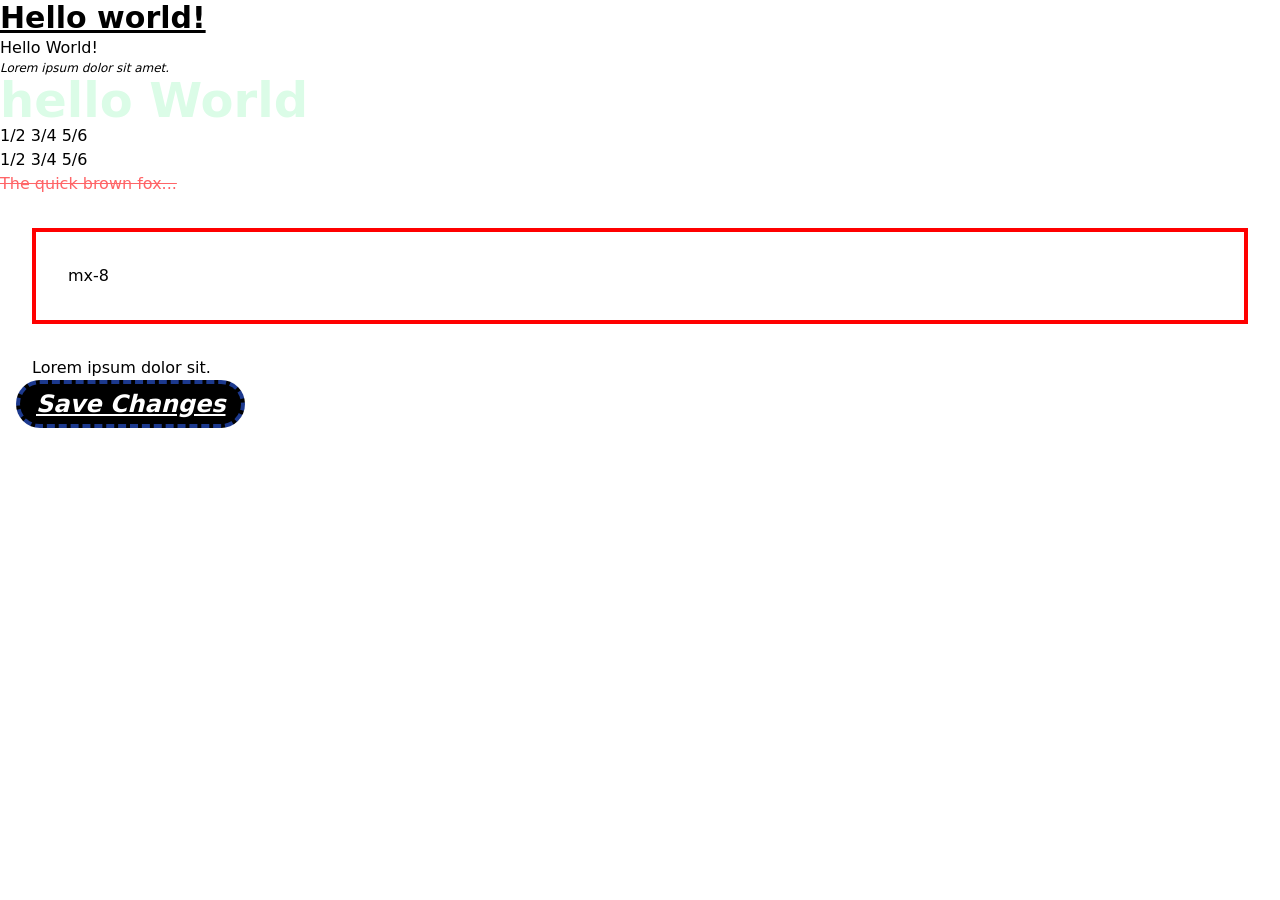
==== 09Day/01TailwindIntro/src/index.html @ 2f4a28ef "tailwind css" ====
<!doctype html>
<html>
<head>
  <meta charset="UTF-8">
  <meta name="viewport" content="width=device-width, initial-scale=1.0">
  <link href="./output.css" rel="stylesheet">
</head>
<style>
    .styleMargin{
        border:4px solid red;
    }
</style>
<body>
  <h1 class="text-3xl font-bold underline">
    Hello world!
  </h1>
  <h1>Hello World!</h1>

  <p class="font-sans italic text-xs">Lorem ipsum dolor sit amet.</p>
  <h1 class="text-5xl font-extrabold text-green-100">hello World</h1>
  <p class="diagonal-fractions ...">1/2 3/4 5/6</p>
  <p class="stacked-fractions ...">1/2 3/4 5/6</p>
  <p class="line-through text-red-400">The quick brown fox...</p>
  <div class="my-8 mx-8 styleMargin p-8">mx-8</div>
  <div class="ml-8"> Lorem ipsum dolor sit.</div>

  <button class="border p-1 px-4 ms-4 rounded-full text-white border-blue-900 border-4 border-dashed bg-black underline italic font-extrabold text-2xl">Save Changes</button>
</body>
</html>
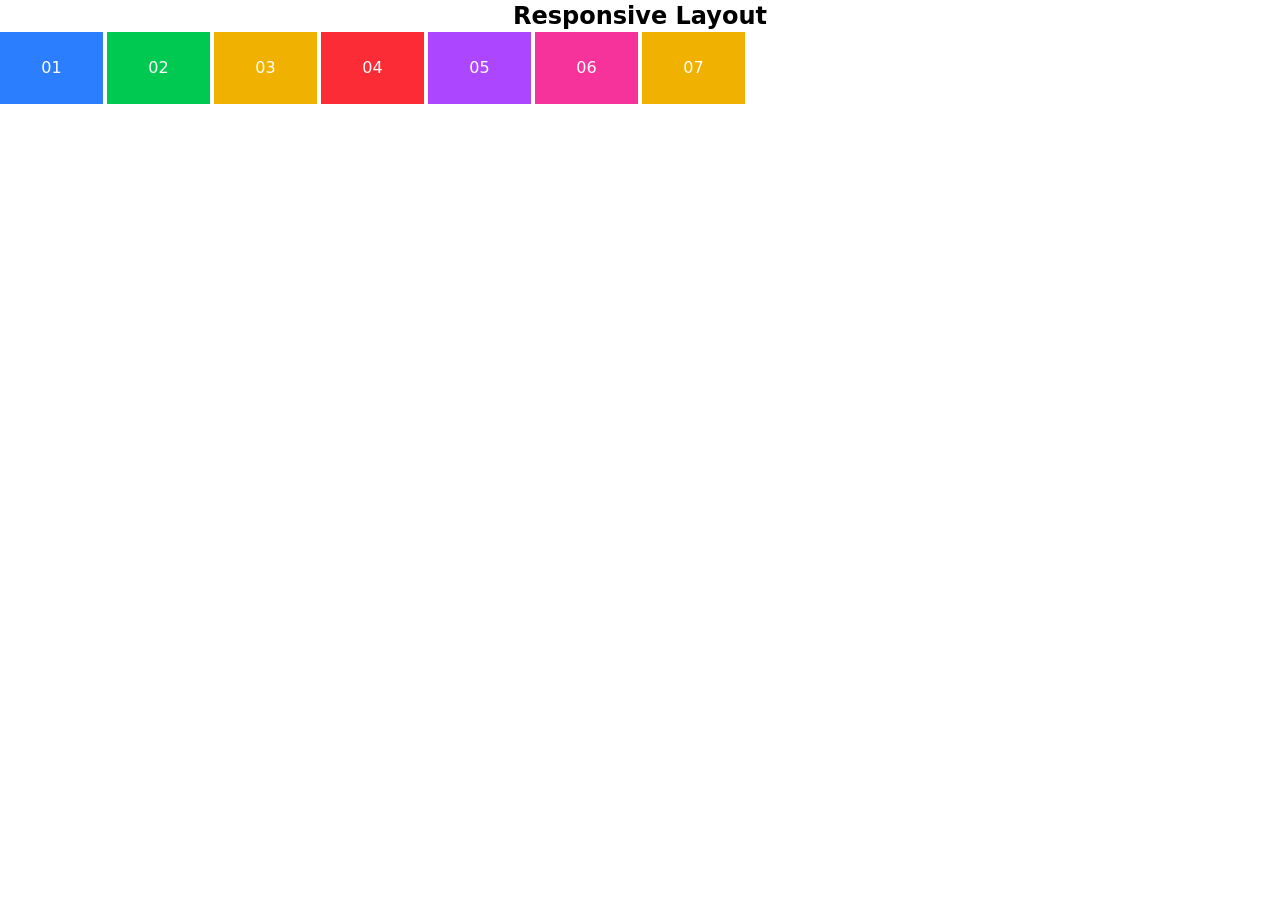
==== commit 7f124755: "css" ====
--- a/09Day/01TailwindIntro/src/index.html
+++ b/09Day/01TailwindIntro/src/index.html
@@ -11,7 +11,7 @@
     }
 </style>
 <body>
-  <h1 class="text-3xl font-bold underline">
+  <!-- <h1 class="text-3xl font-bold underline">
     Hello world!
   </h1>
   <h1>Hello World!</h1>
@@ -24,6 +24,92 @@
   <div class="my-8 mx-8 styleMargin p-8">mx-8</div>
   <div class="ml-8"> Lorem ipsum dolor sit.</div>
 
-  <button class="border p-1 px-4 ms-4 rounded-full text-white border-blue-900 border-4 border-dashed bg-black underline italic font-extrabold text-2xl">Save Changes</button>
+  <button class="border p-1 px-4 ms-4 rounded-full text-white border-blue-900 border-4 border-dashed bg-black underline italic font-extrabold text-2xl">Save Changes</button> -->
+
+<!-- Day2 -->
+<!-- <div class="flex ...">
+  <div class="w-2/5 bg-red-500">w-2/5</div>
+  <div class="w-3/5 bg-amber-500">w-3/5</div>
+</div>
+
+<div class="w-96 bg-red-400 h-24">width tailwind</div>
+<div class="w-screen bg-amber-300">width</div>
+<div class="w-full bg-amber-200 size-40">width</div>
+<div class="w-[70%] bg-amber-100">width</div>
+
+<div class="columns-2">
+  <p>Well, let me tell you something, ...</p>
+  <p class="break-after-column">Sure, go ahead, laugh...</p>
+  <p>Maybe we can live without...</p>
+  <p>Look. If you think this is...</p>
+</div>
+
+<div class="overflow-auto w-[10%] border p-4 h-[200px] invisible">
+ <p>Lorem ipsum dolor sit amet consectetur adipisicing elit. Temporibus maxime perferendis, odit tenetur culpa voluptates error officiis eos. Repellat a adipisci itaque perferendis laudantium nam id similique tenetur dolore possimus enim mollitia maiores incidunt ipsam aperiam placeat, magnam accusantium maxime non. Placeat doloremque facilis pariatur esse nemo, libero necessitatibus provident harum soluta delectus mollitia nisi vel natus tempore quam laudantium! Autem quisquam eligendi modi. Suscipit earum sequi eum, incidunt tenetur aspernatur repellat dolore obcaecati culpa, consectetur voluptate atque aliquam accusantium voluptatem animi delectus ea molestiae ex veniam perspiciatis? Necessitatibus alias repellendus cumque accusantium ullam, laborum velit dolor nihil labore architecto?</p>
+</div>
+<p>123</p>
+<p class="hidden">Lorem ipsum dolor sit amet, consectetur adipisicing elit. Voluptatibus, ipsam!</p>
+<p>123</p> -->
+
+<!-- <div class="grid grid-cols-12 gap-4 bg-gray-400 mb-4">
+<div class="bg-green-900 p-4">01</div>
+<div class="bg-green-900 p-4">02</div>
+<div class="bg-green-900 p-4">03</div>
+<div class="bg-green-900 p-4">04</div>
+<div class="bg-green-900 p-4">05</div>
+<div class="bg-green-900 p-4">06</div>
+<div class="bg-green-900 p-4">07</div>
+<div class="bg-green-900 p-4">08</div>
+<div class="bg-green-900 p-4">09</div>
+<div class="bg-green-900 p-4">10</div>
+<div class="bg-green-900 p-4">11</div>
+<div class="bg-green-900 p-4">12</div>
+</div>
+
+<div class="grid grid-cols-8 gap-4 bg-gray-400 mb-4">
+  <div class="bg-yellow-900 p-4 col-span-3">01</div>
+  <div class="bg-yellow-900 p-4">02</div>
+  <div class="bg-yellow-900 p-4">03</div>
+  <div class="bg-yellow-900 p-4">04</div>
+  <div class="bg-yellow-900 p-4">05</div>
+  <div class="bg-pink-900 p-4 col-span-2">06</div>
+  <div class="bg-yellow-900 p-4">07</div>
+  <div class="bg-yellow-900 p-4">08</div>
+  </div>
+
+  <div class="grid grid-cols-4 gap-4 bg-gray-400 mb-4">
+    <div class="bg-amber-900 p-4">0100</div>
+    <div class="bg-amber-900 p-4">02</div>
+    <div class="bg-amber-900 p-4">03</div>
+    <div class="bg-amber-900 p-4">04</div>
+    <div class="bg-amber-900 p-4">05</div>
+    <div class="bg-amber-900 p-4">06</div>
+    <div class="bg-amber-900 p-4">07</div>
+    <div class="bg-amber-900 p-4">08</div>
+    <div class="bg-amber-900 p-4">0500</div>
+    <div class="bg-amber-900 p-4">06</div>
+    <div class="bg-amber-900 p-4">07</div>
+    <div class="bg-amber-900 p-4">08</div>
+    </div> -->
+
+ <!-- REsponsive -->
+
+ <div class="container">
+    <h1 class="font-bold text-2xl text-center">Responsive Layout</h1>
+    <!-- sm(640) md(768) lg(1024) xl(1280) 2xl(1536) -->
+     <!-- sm >> 2 cols 
+          md >> 3 cols 
+     -->
+      <div class="grid sm:grid-cols-2 md:grid-cols-3 lg:grid-cols-4 xl:grid-cols-12 gap-1">
+        <!-- items >> items of the conatiner -->
+         <div class="text-white bg-blue-500 text-center p-6">01</div>
+         <div class="text-white bg-green-500 text-center p-6">02</div>
+         <div class="text-white bg-yellow-500 text-center p-6">03</div>
+         <div class="text-white bg-red-500 text-center p-6">04</div>
+         <div class="text-white bg-purple-500 text-center p-6">05</div>
+         <div class="text-white bg-pink-500 text-center p-6">06</div>
+         <div class="text-white bg-yellow-500 text-center p-6">07</div>
+      </div>
+ </div>
 </body>
 </html>
--- a/09Day/01TailwindIntro/src/output.css
+++ b/09Day/01TailwindIntro/src/output.css
@@ -0,0 +1,976 @@
+/*! tailwindcss v4.0.6 | MIT License | https://tailwindcss.com */
+@layer theme, base, components, utilities;
+@layer theme {
+  :root, :host {
+    --font-sans: ui-sans-serif, system-ui, sans-serif, "Apple Color Emoji",
+      "Segoe UI Emoji", "Segoe UI Symbol", "Noto Color Emoji";
+    --font-serif: ui-serif, Georgia, Cambria, "Times New Roman", Times, serif;
+    --font-mono: ui-monospace, SFMono-Regular, Menlo, Monaco, Consolas, "Liberation Mono",
+      "Courier New", monospace;
+    --color-red-50: oklch(0.971 0.013 17.38);
+    --color-red-100: oklch(0.936 0.032 17.717);
+    --color-red-200: oklch(0.885 0.062 18.334);
+    --color-red-300: oklch(0.808 0.114 19.571);
+    --color-red-400: oklch(0.704 0.191 22.216);
+    --color-red-500: oklch(0.637 0.237 25.331);
+    --color-red-600: oklch(0.577 0.245 27.325);
+    --color-red-700: oklch(0.505 0.213 27.518);
+    --color-red-800: oklch(0.444 0.177 26.899);
+    --color-red-900: oklch(0.396 0.141 25.723);
+    --color-red-950: oklch(0.258 0.092 26.042);
+    --color-orange-50: oklch(0.98 0.016 73.684);
+    --color-orange-100: oklch(0.954 0.038 75.164);
+    --color-orange-200: oklch(0.901 0.076 70.697);
+    --color-orange-300: oklch(0.837 0.128 66.29);
+    --color-orange-400: oklch(0.75 0.183 55.934);
+    --color-orange-500: oklch(0.705 0.213 47.604);
+    --color-orange-600: oklch(0.646 0.222 41.116);
+    --color-orange-700: oklch(0.553 0.195 38.402);
+    --color-orange-800: oklch(0.47 0.157 37.304);
+    --color-orange-900: oklch(0.408 0.123 38.172);
+    --color-orange-950: oklch(0.266 0.079 36.259);
+    --color-amber-50: oklch(0.987 0.022 95.277);
+    --color-amber-100: oklch(0.962 0.059 95.617);
+    --color-amber-200: oklch(0.924 0.12 95.746);
+    --color-amber-300: oklch(0.879 0.169 91.605);
+    --color-amber-400: oklch(0.828 0.189 84.429);
+    --color-amber-500: oklch(0.769 0.188 70.08);
+    --color-amber-600: oklch(0.666 0.179 58.318);
+    --color-amber-700: oklch(0.555 0.163 48.998);
+    --color-amber-800: oklch(0.473 0.137 46.201);
+    --color-amber-900: oklch(0.414 0.112 45.904);
+    --color-amber-950: oklch(0.279 0.077 45.635);
+    --color-yellow-50: oklch(0.987 0.026 102.212);
+    --color-yellow-100: oklch(0.973 0.071 103.193);
+    --color-yellow-200: oklch(0.945 0.129 101.54);
+    --color-yellow-300: oklch(0.905 0.182 98.111);
+    --color-yellow-400: oklch(0.852 0.199 91.936);
+    --color-yellow-500: oklch(0.795 0.184 86.047);
+    --color-yellow-600: oklch(0.681 0.162 75.834);
+    --color-yellow-700: oklch(0.554 0.135 66.442);
+    --color-yellow-800: oklch(0.476 0.114 61.907);
+    --color-yellow-900: oklch(0.421 0.095 57.708);
+    --color-yellow-950: oklch(0.286 0.066 53.813);
+    --color-lime-50: oklch(0.986 0.031 120.757);
+    --color-lime-100: oklch(0.967 0.067 122.328);
+    --color-lime-200: oklch(0.938 0.127 124.321);
+    --color-lime-300: oklch(0.897 0.196 126.665);
+    --color-lime-400: oklch(0.841 0.238 128.85);
+    --color-lime-500: oklch(0.768 0.233 130.85);
+    --color-lime-600: oklch(0.648 0.2 131.684);
+    --color-lime-700: oklch(0.532 0.157 131.589);
+    --color-lime-800: oklch(0.453 0.124 130.933);
+    --color-lime-900: oklch(0.405 0.101 131.063);
+    --color-lime-950: oklch(0.274 0.072 132.109);
+    --color-green-50: oklch(0.982 0.018 155.826);
+    --color-green-100: oklch(0.962 0.044 156.743);
+    --color-green-200: oklch(0.925 0.084 155.995);
+    --color-green-300: oklch(0.871 0.15 154.449);
+    --color-green-400: oklch(0.792 0.209 151.711);
+    --color-green-500: oklch(0.723 0.219 149.579);
+    --color-green-600: oklch(0.627 0.194 149.214);
+    --color-green-700: oklch(0.527 0.154 150.069);
+    --color-green-800: oklch(0.448 0.119 151.328);
+    --color-green-900: oklch(0.393 0.095 152.535);
+    --color-green-950: oklch(0.266 0.065 152.934);
+    --color-emerald-50: oklch(0.979 0.021 166.113);
+    --color-emerald-100: oklch(0.95 0.052 163.051);
+    --color-emerald-200: oklch(0.905 0.093 164.15);
+    --color-emerald-300: oklch(0.845 0.143 164.978);
+    --color-emerald-400: oklch(0.765 0.177 163.223);
+    --color-emerald-500: oklch(0.696 0.17 162.48);
+    --color-emerald-600: oklch(0.596 0.145 163.225);
+    --color-emerald-700: oklch(0.508 0.118 165.612);
+    --color-emerald-800: oklch(0.432 0.095 166.913);
+    --color-emerald-900: oklch(0.378 0.077 168.94);
+    --color-emerald-950: oklch(0.262 0.051 172.552);
+    --color-teal-50: oklch(0.984 0.014 180.72);
+    --color-teal-100: oklch(0.953 0.051 180.801);
+    --color-teal-200: oklch(0.91 0.096 180.426);
+    --color-teal-300: oklch(0.855 0.138 181.071);
+    --color-teal-400: oklch(0.777 0.152 181.912);
+    --color-teal-500: oklch(0.704 0.14 182.503);
+    --color-teal-600: oklch(0.6 0.118 184.704);
+    --color-teal-700: oklch(0.511 0.096 186.391);
+    --color-teal-800: oklch(0.437 0.078 188.216);
+    --color-teal-900: oklch(0.386 0.063 188.416);
+    --color-teal-950: oklch(0.277 0.046 192.524);
+    --color-cyan-50: oklch(0.984 0.019 200.873);
+    --color-cyan-100: oklch(0.956 0.045 203.388);
+    --color-cyan-200: oklch(0.917 0.08 205.041);
+    --color-cyan-300: oklch(0.865 0.127 207.078);
+    --color-cyan-400: oklch(0.789 0.154 211.53);
+    --color-cyan-500: oklch(0.715 0.143 215.221);
+    --color-cyan-600: oklch(0.609 0.126 221.723);
+    --color-cyan-700: oklch(0.52 0.105 223.128);
+    --color-cyan-800: oklch(0.45 0.085 224.283);
+    --color-cyan-900: oklch(0.398 0.07 227.392);
+    --color-cyan-950: oklch(0.302 0.056 229.695);
+    --color-sky-50: oklch(0.977 0.013 236.62);
+    --color-sky-100: oklch(0.951 0.026 236.824);
+    --color-sky-200: oklch(0.901 0.058 230.902);
+    --color-sky-300: oklch(0.828 0.111 230.318);
+    --color-sky-400: oklch(0.746 0.16 232.661);
+    --color-sky-500: oklch(0.685 0.169 237.323);
+    --color-sky-600: oklch(0.588 0.158 241.966);
+    --color-sky-700: oklch(0.5 0.134 242.749);
+    --color-sky-800: oklch(0.443 0.11 240.79);
+    --color-sky-900: oklch(0.391 0.09 240.876);
+    --color-sky-950: oklch(0.293 0.066 243.157);
+    --color-blue-50: oklch(0.97 0.014 254.604);
+    --color-blue-100: oklch(0.932 0.032 255.585);
+    --color-blue-200: oklch(0.882 0.059 254.128);
+    --color-blue-300: oklch(0.809 0.105 251.813);
+    --color-blue-400: oklch(0.707 0.165 254.624);
+    --color-blue-500: oklch(0.623 0.214 259.815);
+    --color-blue-600: oklch(0.546 0.245 262.881);
+    --color-blue-700: oklch(0.488 0.243 264.376);
+    --color-blue-800: oklch(0.424 0.199 265.638);
+    --color-blue-900: oklch(0.379 0.146 265.522);
+    --color-blue-950: oklch(0.282 0.091 267.935);
+    --color-indigo-50: oklch(0.962 0.018 272.314);
+    --color-indigo-100: oklch(0.93 0.034 272.788);
+    --color-indigo-200: oklch(0.87 0.065 274.039);
+    --color-indigo-300: oklch(0.785 0.115 274.713);
+    --color-indigo-400: oklch(0.673 0.182 276.935);
+    --color-indigo-500: oklch(0.585 0.233 277.117);
+    --color-indigo-600: oklch(0.511 0.262 276.966);
+    --color-indigo-700: oklch(0.457 0.24 277.023);
+    --color-indigo-800: oklch(0.398 0.195 277.366);
+    --color-indigo-900: oklch(0.359 0.144 278.697);
+    --color-indigo-950: oklch(0.257 0.09 281.288);
+    --color-violet-50: oklch(0.969 0.016 293.756);
+    --color-violet-100: oklch(0.943 0.029 294.588);
+    --color-violet-200: oklch(0.894 0.057 293.283);
+    --color-violet-300: oklch(0.811 0.111 293.571);
+    --color-violet-400: oklch(0.702 0.183 293.541);
+    --color-violet-500: oklch(0.606 0.25 292.717);
+    --color-violet-600: oklch(0.541 0.281 293.009);
+    --color-violet-700: oklch(0.491 0.27 292.581);
+    --color-violet-800: oklch(0.432 0.232 292.759);
+    --color-violet-900: oklch(0.38 0.189 293.745);
+    --color-violet-950: oklch(0.283 0.141 291.089);
+    --color-purple-50: oklch(0.977 0.014 308.299);
+    --color-purple-100: oklch(0.946 0.033 307.174);
+    --color-purple-200: oklch(0.902 0.063 306.703);
+    --color-purple-300: oklch(0.827 0.119 306.383);
+    --color-purple-400: oklch(0.714 0.203 305.504);
+    --color-purple-500: oklch(0.627 0.265 303.9);
+    --color-purple-600: oklch(0.558 0.288 302.321);
+    --color-purple-700: oklch(0.496 0.265 301.924);
+    --color-purple-800: oklch(0.438 0.218 303.724);
+    --color-purple-900: oklch(0.381 0.176 304.987);
+    --color-purple-950: oklch(0.291 0.149 302.717);
+    --color-fuchsia-50: oklch(0.977 0.017 320.058);
+    --color-fuchsia-100: oklch(0.952 0.037 318.852);
+    --color-fuchsia-200: oklch(0.903 0.076 319.62);
+    --color-fuchsia-300: oklch(0.833 0.145 321.434);
+    --color-fuchsia-400: oklch(0.74 0.238 322.16);
+    --color-fuchsia-500: oklch(0.667 0.295 322.15);
+    --color-fuchsia-600: oklch(0.591 0.293 322.896);
+    --color-fuchsia-700: oklch(0.518 0.253 323.949);
+    --color-fuchsia-800: oklch(0.452 0.211 324.591);
+    --color-fuchsia-900: oklch(0.401 0.17 325.612);
+    --color-fuchsia-950: oklch(0.293 0.136 325.661);
+    --color-pink-50: oklch(0.971 0.014 343.198);
+    --color-pink-100: oklch(0.948 0.028 342.258);
+    --color-pink-200: oklch(0.899 0.061 343.231);
+    --color-pink-300: oklch(0.823 0.12 346.018);
+    --color-pink-400: oklch(0.718 0.202 349.761);
+    --color-pink-500: oklch(0.656 0.241 354.308);
+    --color-pink-600: oklch(0.592 0.249 0.584);
+    --color-pink-700: oklch(0.525 0.223 3.958);
+    --color-pink-800: oklch(0.459 0.187 3.815);
+    --color-pink-900: oklch(0.408 0.153 2.432);
+    --color-pink-950: oklch(0.284 0.109 3.907);
+    --color-rose-50: oklch(0.969 0.015 12.422);
+    --color-rose-100: oklch(0.941 0.03 12.58);
+    --color-rose-200: oklch(0.892 0.058 10.001);
+    --color-rose-300: oklch(0.81 0.117 11.638);
+    --color-rose-400: oklch(0.712 0.194 13.428);
+    --color-rose-500: oklch(0.645 0.246 16.439);
+    --color-rose-600: oklch(0.586 0.253 17.585);
+    --color-rose-700: oklch(0.514 0.222 16.935);
+    --color-rose-800: oklch(0.455 0.188 13.697);
+    --color-rose-900: oklch(0.41 0.159 10.272);
+    --color-rose-950: oklch(0.271 0.105 12.094);
+    --color-slate-50: oklch(0.984 0.003 247.858);
+    --color-slate-100: oklch(0.968 0.007 247.896);
+    --color-slate-200: oklch(0.929 0.013 255.508);
+    --color-slate-300: oklch(0.869 0.022 252.894);
+    --color-slate-400: oklch(0.704 0.04 256.788);
+    --color-slate-500: oklch(0.554 0.046 257.417);
+    --color-slate-600: oklch(0.446 0.043 257.281);
+    --color-slate-700: oklch(0.372 0.044 257.287);
+    --color-slate-800: oklch(0.279 0.041 260.031);
+    --color-slate-900: oklch(0.208 0.042 265.755);
+    --color-slate-950: oklch(0.129 0.042 264.695);
+    --color-gray-50: oklch(0.985 0.002 247.839);
+    --color-gray-100: oklch(0.967 0.003 264.542);
+    --color-gray-200: oklch(0.928 0.006 264.531);
+    --color-gray-300: oklch(0.872 0.01 258.338);
+    --color-gray-400: oklch(0.707 0.022 261.325);
+    --color-gray-500: oklch(0.551 0.027 264.364);
+    --color-gray-600: oklch(0.446 0.03 256.802);
+    --color-gray-700: oklch(0.373 0.034 259.733);
+    --color-gray-800: oklch(0.278 0.033 256.848);
+    --color-gray-900: oklch(0.21 0.034 264.665);
+    --color-gray-950: oklch(0.13 0.028 261.692);
+    --color-zinc-50: oklch(0.985 0 0);
+    --color-zinc-100: oklch(0.967 0.001 286.375);
+    --color-zinc-200: oklch(0.92 0.004 286.32);
+    --color-zinc-300: oklch(0.871 0.006 286.286);
+    --color-zinc-400: oklch(0.705 0.015 286.067);
+    --color-zinc-500: oklch(0.552 0.016 285.938);
+    --color-zinc-600: oklch(0.442 0.017 285.786);
+    --color-zinc-700: oklch(0.37 0.013 285.805);
+    --color-zinc-800: oklch(0.274 0.006 286.033);
+    --color-zinc-900: oklch(0.21 0.006 285.885);
+    --color-zinc-950: oklch(0.141 0.005 285.823);
+    --color-neutral-50: oklch(0.985 0 0);
+    --color-neutral-100: oklch(0.97 0 0);
+    --color-neutral-200: oklch(0.922 0 0);
+    --color-neutral-300: oklch(0.87 0 0);
+    --color-neutral-400: oklch(0.708 0 0);
+    --color-neutral-500: oklch(0.556 0 0);
+    --color-neutral-600: oklch(0.439 0 0);
+    --color-neutral-700: oklch(0.371 0 0);
+    --color-neutral-800: oklch(0.269 0 0);
+    --color-neutral-900: oklch(0.205 0 0);
+    --color-neutral-950: oklch(0.145 0 0);
+    --color-stone-50: oklch(0.985 0.001 106.423);
+    --color-stone-100: oklch(0.97 0.001 106.424);
+    --color-stone-200: oklch(0.923 0.003 48.717);
+    --color-stone-300: oklch(0.869 0.005 56.366);
+    --color-stone-400: oklch(0.709 0.01 56.259);
+    --color-stone-500: oklch(0.553 0.013 58.071);
+    --color-stone-600: oklch(0.444 0.011 73.639);
+    --color-stone-700: oklch(0.374 0.01 67.558);
+    --color-stone-800: oklch(0.268 0.007 34.298);
+    --color-stone-900: oklch(0.216 0.006 56.043);
+    --color-stone-950: oklch(0.147 0.004 49.25);
+    --color-black: #000;
+    --color-white: #fff;
+    --spacing: 0.25rem;
+    --breakpoint-sm: 40rem;
+    --breakpoint-md: 48rem;
+    --breakpoint-lg: 64rem;
+    --breakpoint-xl: 80rem;
+    --breakpoint-2xl: 96rem;
+    --container-3xs: 16rem;
+    --container-2xs: 18rem;
+    --container-xs: 20rem;
+    --container-sm: 24rem;
+    --container-md: 28rem;
+    --container-lg: 32rem;
+    --container-xl: 36rem;
+    --container-2xl: 42rem;
+    --container-3xl: 48rem;
+    --container-4xl: 56rem;
+    --container-5xl: 64rem;
+    --container-6xl: 72rem;
+    --container-7xl: 80rem;
+    --text-xs: 0.75rem;
+    --text-xs--line-height: calc(1 / 0.75);
+    --text-sm: 0.875rem;
+    --text-sm--line-height: calc(1.25 / 0.875);
+    --text-base: 1rem;
+    --text-base--line-height: calc(1.5 / 1);
+    --text-lg: 1.125rem;
+    --text-lg--line-height: calc(1.75 / 1.125);
+    --text-xl: 1.25rem;
+    --text-xl--line-height: calc(1.75 / 1.25);
+    --text-2xl: 1.5rem;
+    --text-2xl--line-height: calc(2 / 1.5);
+    --text-3xl: 1.875rem;
+    --text-3xl--line-height: calc(2.25 / 1.875);
+    --text-4xl: 2.25rem;
+    --text-4xl--line-height: calc(2.5 / 2.25);
+    --text-5xl: 3rem;
+    --text-5xl--line-height: 1;
+    --text-6xl: 3.75rem;
+    --text-6xl--line-height: 1;
+    --text-7xl: 4.5rem;
+    --text-7xl--line-height: 1;
+    --text-8xl: 6rem;
+    --text-8xl--line-height: 1;
+    --text-9xl: 8rem;
+    --text-9xl--line-height: 1;
+    --font-weight-thin: 100;
+    --font-weight-extralight: 200;
+    --font-weight-light: 300;
+    --font-weight-normal: 400;
+    --font-weight-medium: 500;
+    --font-weight-semibold: 600;
+    --font-weight-bold: 700;
+    --font-weight-extrabold: 800;
+    --font-weight-black: 900;
+    --tracking-tighter: -0.05em;
+    --tracking-tight: -0.025em;
+    --tracking-normal: 0em;
+    --tracking-wide: 0.025em;
+    --tracking-wider: 0.05em;
+    --tracking-widest: 0.1em;
+    --leading-tight: 1.25;
+    --leading-snug: 1.375;
+    --leading-normal: 1.5;
+    --leading-relaxed: 1.625;
+    --leading-loose: 2;
+    --radius-xs: 0.125rem;
+    --radius-sm: 0.25rem;
+    --radius-md: 0.375rem;
+    --radius-lg: 0.5rem;
+    --radius-xl: 0.75rem;
+    --radius-2xl: 1rem;
+    --radius-3xl: 1.5rem;
+    --radius-4xl: 2rem;
+    --shadow-2xs: 0 1px rgb(0 0 0 / 0.05);
+    --shadow-xs: 0 1px 2px 0 rgb(0 0 0 / 0.05);
+    --shadow-sm: 0 1px 3px 0 rgb(0 0 0 / 0.1), 0 1px 2px -1px rgb(0 0 0 / 0.1);
+    --shadow-md: 0 4px 6px -1px rgb(0 0 0 / 0.1), 0 2px 4px -2px rgb(0 0 0 / 0.1);
+    --shadow-lg: 0 10px 15px -3px rgb(0 0 0 / 0.1), 0 4px 6px -4px rgb(0 0 0 / 0.1);
+    --shadow-xl: 0 20px 25px -5px rgb(0 0 0 / 0.1), 0 8px 10px -6px rgb(0 0 0 / 0.1);
+    --shadow-2xl: 0 25px 50px -12px rgb(0 0 0 / 0.25);
+    --inset-shadow-2xs: inset 0 1px rgb(0 0 0 / 0.05);
+    --inset-shadow-xs: inset 0 1px 1px rgb(0 0 0 / 0.05);
+    --inset-shadow-sm: inset 0 2px 4px rgb(0 0 0 / 0.05);
+    --drop-shadow-xs: 0 1px 1px rgb(0 0 0 / 0.05);
+    --drop-shadow-sm: 0 1px 2px rgb(0 0 0 / 0.15);
+    --drop-shadow-md: 0 3px 3px rgb(0 0 0 / 0.12);
+    --drop-shadow-lg: 0 4px 4px rgb(0 0 0 / 0.15);
+    --drop-shadow-xl: 0 9px 7px rgb(0 0 0 / 0.1);
+    --drop-shadow-2xl: 0 25px 25px rgb(0 0 0 / 0.15);
+    --ease-in: cubic-bezier(0.4, 0, 1, 1);
+    --ease-out: cubic-bezier(0, 0, 0.2, 1);
+    --ease-in-out: cubic-bezier(0.4, 0, 0.2, 1);
+    --animate-spin: spin 1s linear infinite;
+    --animate-ping: ping 1s cubic-bezier(0, 0, 0.2, 1) infinite;
+    --animate-pulse: pulse 2s cubic-bezier(0.4, 0, 0.6, 1) infinite;
+    --animate-bounce: bounce 1s infinite;
+    --blur-xs: 4px;
+    --blur-sm: 8px;
+    --blur-md: 12px;
+    --blur-lg: 16px;
+    --blur-xl: 24px;
+    --blur-2xl: 40px;
+    --blur-3xl: 64px;
+    --perspective-dramatic: 100px;
+    --perspective-near: 300px;
+    --perspective-normal: 500px;
+    --perspective-midrange: 800px;
+    --perspective-distant: 1200px;
+    --aspect-video: 16 / 9;
+    --default-transition-duration: 150ms;
+    --default-transition-timing-function: cubic-bezier(0.4, 0, 0.2, 1);
+    --default-font-family: var(--font-sans);
+    --default-font-feature-settings: var(--font-sans--font-feature-settings);
+    --default-font-variation-settings: var(
+      --font-sans--font-variation-settings
+    );
+    --default-mono-font-family: var(--font-mono);
+    --default-mono-font-feature-settings: var(
+      --font-mono--font-feature-settings
+    );
+    --default-mono-font-variation-settings: var(
+      --font-mono--font-variation-settings
+    );
+  }
+}
+@layer base {
+  *, ::after, ::before, ::backdrop, ::file-selector-button {
+    box-sizing: border-box;
+    margin: 0;
+    padding: 0;
+    border: 0 solid;
+  }
+  html, :host {
+    line-height: 1.5;
+    -webkit-text-size-adjust: 100%;
+    tab-size: 4;
+    font-family: var( --default-font-family, ui-sans-serif, system-ui, sans-serif, "Apple Color Emoji", "Segoe UI Emoji", "Segoe UI Symbol", "Noto Color Emoji" );
+    font-feature-settings: var(--default-font-feature-settings, normal);
+    font-variation-settings: var( --default-font-variation-settings, normal );
+    -webkit-tap-highlight-color: transparent;
+  }
+  body {
+    line-height: inherit;
+  }
+  hr {
+    height: 0;
+    color: inherit;
+    border-top-width: 1px;
+  }
+  abbr:where([title]) {
+    -webkit-text-decoration: underline dotted;
+    text-decoration: underline dotted;
+  }
+  h1, h2, h3, h4, h5, h6 {
+    font-size: inherit;
+    font-weight: inherit;
+  }
+  a {
+    color: inherit;
+    -webkit-text-decoration: inherit;
+    text-decoration: inherit;
+  }
+  b, strong {
+    font-weight: bolder;
+  }
+  code, kbd, samp, pre {
+    font-family: var( --default-mono-font-family, ui-monospace, SFMono-Regular, Menlo, Monaco, Consolas, "Liberation Mono", "Courier New", monospace );
+    font-feature-settings: var( --default-mono-font-feature-settings, normal );
+    font-variation-settings: var( --default-mono-font-variation-settings, normal );
+    font-size: 1em;
+  }
+  small {
+    font-size: 80%;
+  }
+  sub, sup {
+    font-size: 75%;
+    line-height: 0;
+    position: relative;
+    vertical-align: baseline;
+  }
+  sub {
+    bottom: -0.25em;
+  }
+  sup {
+    top: -0.5em;
+  }
+  table {
+    text-indent: 0;
+    border-color: inherit;
+    border-collapse: collapse;
+  }
+  :-moz-focusring {
+    outline: auto;
+  }
+  progress {
+    vertical-align: baseline;
+  }
+  summary {
+    display: list-item;
+  }
+  ol, ul, menu {
+    list-style: none;
+  }
+  img, svg, video, canvas, audio, iframe, embed, object {
+    display: block;
+    vertical-align: middle;
+  }
+  img, video {
+    max-width: 100%;
+    height: auto;
+  }
+  button, input, select, optgroup, textarea, ::file-selector-button {
+    font: inherit;
+    font-feature-settings: inherit;
+    font-variation-settings: inherit;
+    letter-spacing: inherit;
+    color: inherit;
+    border-radius: 0;
+    background-color: transparent;
+    opacity: 1;
+  }
+  :where(select:is([multiple], [size])) optgroup {
+    font-weight: bolder;
+  }
+  :where(select:is([multiple], [size])) optgroup option {
+    padding-inline-start: 20px;
+  }
+  ::file-selector-button {
+    margin-inline-end: 4px;
+  }
+  ::placeholder {
+    opacity: 1;
+    color: color-mix(in oklab, currentColor 50%, transparent);
+  }
+  textarea {
+    resize: vertical;
+  }
+  ::-webkit-search-decoration {
+    -webkit-appearance: none;
+  }
+  ::-webkit-date-and-time-value {
+    min-height: 1lh;
+    text-align: inherit;
+  }
+  ::-webkit-datetime-edit {
+    display: inline-flex;
+  }
+  ::-webkit-datetime-edit-fields-wrapper {
+    padding: 0;
+  }
+  ::-webkit-datetime-edit, ::-webkit-datetime-edit-year-field, ::-webkit-datetime-edit-month-field, ::-webkit-datetime-edit-day-field, ::-webkit-datetime-edit-hour-field, ::-webkit-datetime-edit-minute-field, ::-webkit-datetime-edit-second-field, ::-webkit-datetime-edit-millisecond-field, ::-webkit-datetime-edit-meridiem-field {
+    padding-block: 0;
+  }
+  :-moz-ui-invalid {
+    box-shadow: none;
+  }
+  button, input:where([type="button"], [type="reset"], [type="submit"]), ::file-selector-button {
+    appearance: button;
+  }
+  ::-webkit-inner-spin-button, ::-webkit-outer-spin-button {
+    height: auto;
+  }
+  [hidden]:where(:not([hidden="until-found"])) {
+    display: none !important;
+  }
+}
+@layer utilities {
+  .collapse {
+    visibility: collapse;
+  }
+  .invisible {
+    visibility: hidden;
+  }
+  .relative {
+    position: relative;
+  }
+  .col-span-2 {
+    grid-column: span 2 / span 2;
+  }
+  .col-span-3 {
+    grid-column: span 3 / span 3;
+  }
+  .col-span-4 {
+    grid-column: span 4 / span 4;
+  }
+  .container {
+    width: 100%;
+    @media (width >= 40rem) {
+      max-width: 40rem;
+    }
+    @media (width >= 48rem) {
+      max-width: 48rem;
+    }
+    @media (width >= 64rem) {
+      max-width: 64rem;
+    }
+    @media (width >= 80rem) {
+      max-width: 80rem;
+    }
+    @media (width >= 96rem) {
+      max-width: 96rem;
+    }
+  }
+  .mx-8 {
+    margin-inline: calc(var(--spacing) * 8);
+  }
+  .my-8 {
+    margin-block: calc(var(--spacing) * 8);
+  }
+  .ms-4 {
+    margin-inline-start: calc(var(--spacing) * 4);
+  }
+  .mt-4 {
+    margin-top: calc(var(--spacing) * 4);
+  }
+  .mb-4 {
+    margin-bottom: calc(var(--spacing) * 4);
+  }
+  .ml-8 {
+    margin-left: calc(var(--spacing) * 8);
+  }
+  .block {
+    display: block;
+  }
+  .flex {
+    display: flex;
+  }
+  .grid {
+    display: grid;
+  }
+  .hidden {
+    display: none;
+  }
+  .inline-flex {
+    display: inline-flex;
+  }
+  .list-item {
+    display: list-item;
+  }
+  .table {
+    display: table;
+  }
+  .size-40 {
+    width: calc(var(--spacing) * 40);
+    height: calc(var(--spacing) * 40);
+  }
+  .h-24 {
+    height: calc(var(--spacing) * 24);
+  }
+  .h-\[200px\] {
+    height: 200px;
+  }
+  .h-\[300px\] {
+    height: 300px;
+  }
+  .w-2 {
+    width: calc(var(--spacing) * 2);
+  }
+  .w-2\/5 {
+    width: calc(2/5 * 100%);
+  }
+  .w-3 {
+    width: calc(var(--spacing) * 3);
+  }
+  .w-3\/5 {
+    width: calc(3/5 * 100%);
+  }
+  .w-96 {
+    width: calc(var(--spacing) * 96);
+  }
+  .w-\[0\%\] {
+    width: 0%;
+  }
+  .w-\[10\%\] {
+    width: 10%;
+  }
+  .w-\[20\%\] {
+    width: 20%;
+  }
+  .w-\[40\%\] {
+    width: 40%;
+  }
+  .w-\[70\%\] {
+    width: 70%;
+  }
+  .w-\[100\%\] {
+    width: 100%;
+  }
+  .w-full {
+    width: 100%;
+  }
+  .w-screen {
+    width: 100vw;
+  }
+  .border-collapse {
+    border-collapse: collapse;
+  }
+  .transform {
+    transform: var(--tw-rotate-x) var(--tw-rotate-y) var(--tw-rotate-z) var(--tw-skew-x) var(--tw-skew-y);
+  }
+  .resize {
+    resize: both;
+  }
+  .columns-2 {
+    columns: 2;
+  }
+  .break-after-column {
+    break-after: column;
+  }
+  .grid-cols-4 {
+    grid-template-columns: repeat(4, minmax(0, 1fr));
+  }
+  .grid-cols-8 {
+    grid-template-columns: repeat(8, minmax(0, 1fr));
+  }
+  .grid-cols-12 {
+    grid-template-columns: repeat(12, minmax(0, 1fr));
+  }
+  .gap-1 {
+    gap: calc(var(--spacing) * 1);
+  }
+  .gap-4 {
+    gap: calc(var(--spacing) * 4);
+  }
+  .overflow-auto {
+    overflow: auto;
+  }
+  .overflow-hidden {
+    overflow: hidden;
+  }
+  .overflow-scroll {
+    overflow: scroll;
+  }
+  .overflow-x-auto {
+    overflow-x: auto;
+  }
+  .rounded-full {
+    border-radius: calc(infinity * 1px);
+  }
+  .border {
+    border-style: var(--tw-border-style);
+    border-width: 1px;
+  }
+  .border-4 {
+    border-style: var(--tw-border-style);
+    border-width: 4px;
+  }
+  .border-dashed {
+    --tw-border-style: dashed;
+    border-style: dashed;
+  }
+  .border-blue-900 {
+    border-color: var(--color-blue-900);
+  }
+  .bg-amber-100 {
+    background-color: var(--color-amber-100);
+  }
+  .bg-amber-200 {
+    background-color: var(--color-amber-200);
+  }
+  .bg-amber-300 {
+    background-color: var(--color-amber-300);
+  }
+  .bg-amber-500 {
+    background-color: var(--color-amber-500);
+  }
+  .bg-amber-900 {
+    background-color: var(--color-amber-900);
+  }
+  .bg-black {
+    background-color: var(--color-black);
+  }
+  .bg-blue-500 {
+    background-color: var(--color-blue-500);
+  }
+  .bg-gray-400 {
+    background-color: var(--color-gray-400);
+  }
+  .bg-gray-900 {
+    background-color: var(--color-gray-900);
+  }
+  .bg-green-500 {
+    background-color: var(--color-green-500);
+  }
+  .bg-green-900 {
+    background-color: var(--color-green-900);
+  }
+  .bg-pink-500 {
+    background-color: var(--color-pink-500);
+  }
+  .bg-pink-900 {
+    background-color: var(--color-pink-900);
+  }
+  .bg-purple-500 {
+    background-color: var(--color-purple-500);
+  }
+  .bg-red-50 {
+    background-color: var(--color-red-50);
+  }
+  .bg-red-400 {
+    background-color: var(--color-red-400);
+  }
+  .bg-red-500 {
+    background-color: var(--color-red-500);
+  }
+  .bg-red-900 {
+    background-color: var(--color-red-900);
+  }
+  .bg-yellow-500 {
+    background-color: var(--color-yellow-500);
+  }
+  .bg-yellow-900 {
+    background-color: var(--color-yellow-900);
+  }
+  .p-1 {
+    padding: calc(var(--spacing) * 1);
+  }
+  .p-4 {
+    padding: calc(var(--spacing) * 4);
+  }
+  .p-6 {
+    padding: calc(var(--spacing) * 6);
+  }
+  .p-8 {
+    padding: calc(var(--spacing) * 8);
+  }
+  .px-4 {
+    padding-inline: calc(var(--spacing) * 4);
+  }
+  .text-center {
+    text-align: center;
+  }
+  .font-sans {
+    font-family: var(--font-sans);
+  }
+  .text-2xl {
+    font-size: var(--text-2xl);
+    line-height: var(--tw-leading, var(--text-2xl--line-height));
+  }
+  .text-3xl {
+    font-size: var(--text-3xl);
+    line-height: var(--tw-leading, var(--text-3xl--line-height));
+  }
+  .text-5xl {
+    font-size: var(--text-5xl);
+    line-height: var(--tw-leading, var(--text-5xl--line-height));
+  }
+  .text-9xl {
+    font-size: var(--text-9xl);
+    line-height: var(--tw-leading, var(--text-9xl--line-height));
+  }
+  .text-xl {
+    font-size: var(--text-xl);
+    line-height: var(--tw-leading, var(--text-xl--line-height));
+  }
+  .text-xs {
+    font-size: var(--text-xs);
+    line-height: var(--tw-leading, var(--text-xs--line-height));
+  }
+  .font-bold {
+    --tw-font-weight: var(--font-weight-bold);
+    font-weight: var(--font-weight-bold);
+  }
+  .font-extrabold {
+    --tw-font-weight: var(--font-weight-extrabold);
+    font-weight: var(--font-weight-extrabold);
+  }
+  .text-green-100 {
+    color: var(--color-green-100);
+  }
+  .text-red-400 {
+    color: var(--color-red-400);
+  }
+  .text-white {
+    color: var(--color-white);
+  }
+  .italic {
+    font-style: italic;
+  }
+  .diagonal-fractions {
+    --tw-numeric-fraction: diagonal-fractions;
+    font-variant-numeric: var(--tw-ordinal,) var(--tw-slashed-zero,) var(--tw-numeric-figure,) var(--tw-numeric-spacing,) var(--tw-numeric-fraction,);
+  }
+  .stacked-fractions {
+    --tw-numeric-fraction: stacked-fractions;
+    font-variant-numeric: var(--tw-ordinal,) var(--tw-slashed-zero,) var(--tw-numeric-figure,) var(--tw-numeric-spacing,) var(--tw-numeric-fraction,);
+  }
+  .line-through {
+    text-decoration-line: line-through;
+  }
+  .underline {
+    text-decoration-line: underline;
+  }
+  .outline {
+    outline-style: var(--tw-outline-style);
+    outline-width: 1px;
+  }
+  .sm\:grid-cols-2 {
+    @media (width >= 40rem) {
+      grid-template-columns: repeat(2, minmax(0, 1fr));
+    }
+  }
+  .sm\:text-center {
+    @media (width >= 40rem) {
+      text-align: center;
+    }
+  }
+  .md\:grid-cols-3 {
+    @media (width >= 48rem) {
+      grid-template-columns: repeat(3, minmax(0, 1fr));
+    }
+  }
+  .md\:grid-cols-12 {
+    @media (width >= 48rem) {
+      grid-template-columns: repeat(12, minmax(0, 1fr));
+    }
+  }
+  .lg\:grid-cols-4 {
+    @media (width >= 64rem) {
+      grid-template-columns: repeat(4, minmax(0, 1fr));
+    }
+  }
+  .lg\:text-center {
+    @media (width >= 64rem) {
+      text-align: center;
+    }
+  }
+  .xl\:grid {
+    @media (width >= 80rem) {
+      display: grid;
+    }
+  }
+  .xl\:grid-cols-12 {
+    @media (width >= 80rem) {
+      grid-template-columns: repeat(12, minmax(0, 1fr));
+    }
+  }
+}
+@keyframes spin {
+  to {
+    transform: rotate(360deg);
+  }
+}
+@keyframes ping {
+  75%, 100% {
+    transform: scale(2);
+    opacity: 0;
+  }
+}
+@keyframes pulse {
+  50% {
+    opacity: 0.5;
+  }
+}
+@keyframes bounce {
+  0%, 100% {
+    transform: translateY(-25%);
+    animation-timing-function: cubic-bezier(0.8, 0, 1, 1);
+  }
+  50% {
+    transform: none;
+    animation-timing-function: cubic-bezier(0, 0, 0.2, 1);
+  }
+}
+@property --tw-rotate-x {
+  syntax: "*";
+  inherits: false;
+  initial-value: rotateX(0);
+}
+@property --tw-rotate-y {
+  syntax: "*";
+  inherits: false;
+  initial-value: rotateY(0);
+}
+@property --tw-rotate-z {
+  syntax: "*";
+  inherits: false;
+  initial-value: rotateZ(0);
+}
+@property --tw-skew-x {
+  syntax: "*";
+  inherits: false;
+  initial-value: skewX(0);
+}
+@property --tw-skew-y {
+  syntax: "*";
+  inherits: false;
+  initial-value: skewY(0);
+}
+@property --tw-border-style {
+  syntax: "*";
+  inherits: false;
+  initial-value: solid;
+}
+@property --tw-font-weight {
+  syntax: "*";
+  inherits: false;
+}
+@property --tw-ordinal {
+  syntax: "*";
+  inherits: false;
+}
+@property --tw-slashed-zero {
+  syntax: "*";
+  inherits: false;
+}
+@property --tw-numeric-figure {
+  syntax: "*";
+  inherits: false;
+}
+@property --tw-numeric-spacing {
+  syntax: "*";
+  inherits: false;
+}
+@property --tw-numeric-fraction {
+  syntax: "*";
+  inherits: false;
+}
+@property --tw-outline-style {
+  syntax: "*";
+  inherits: false;
+  initial-value: solid;
+}
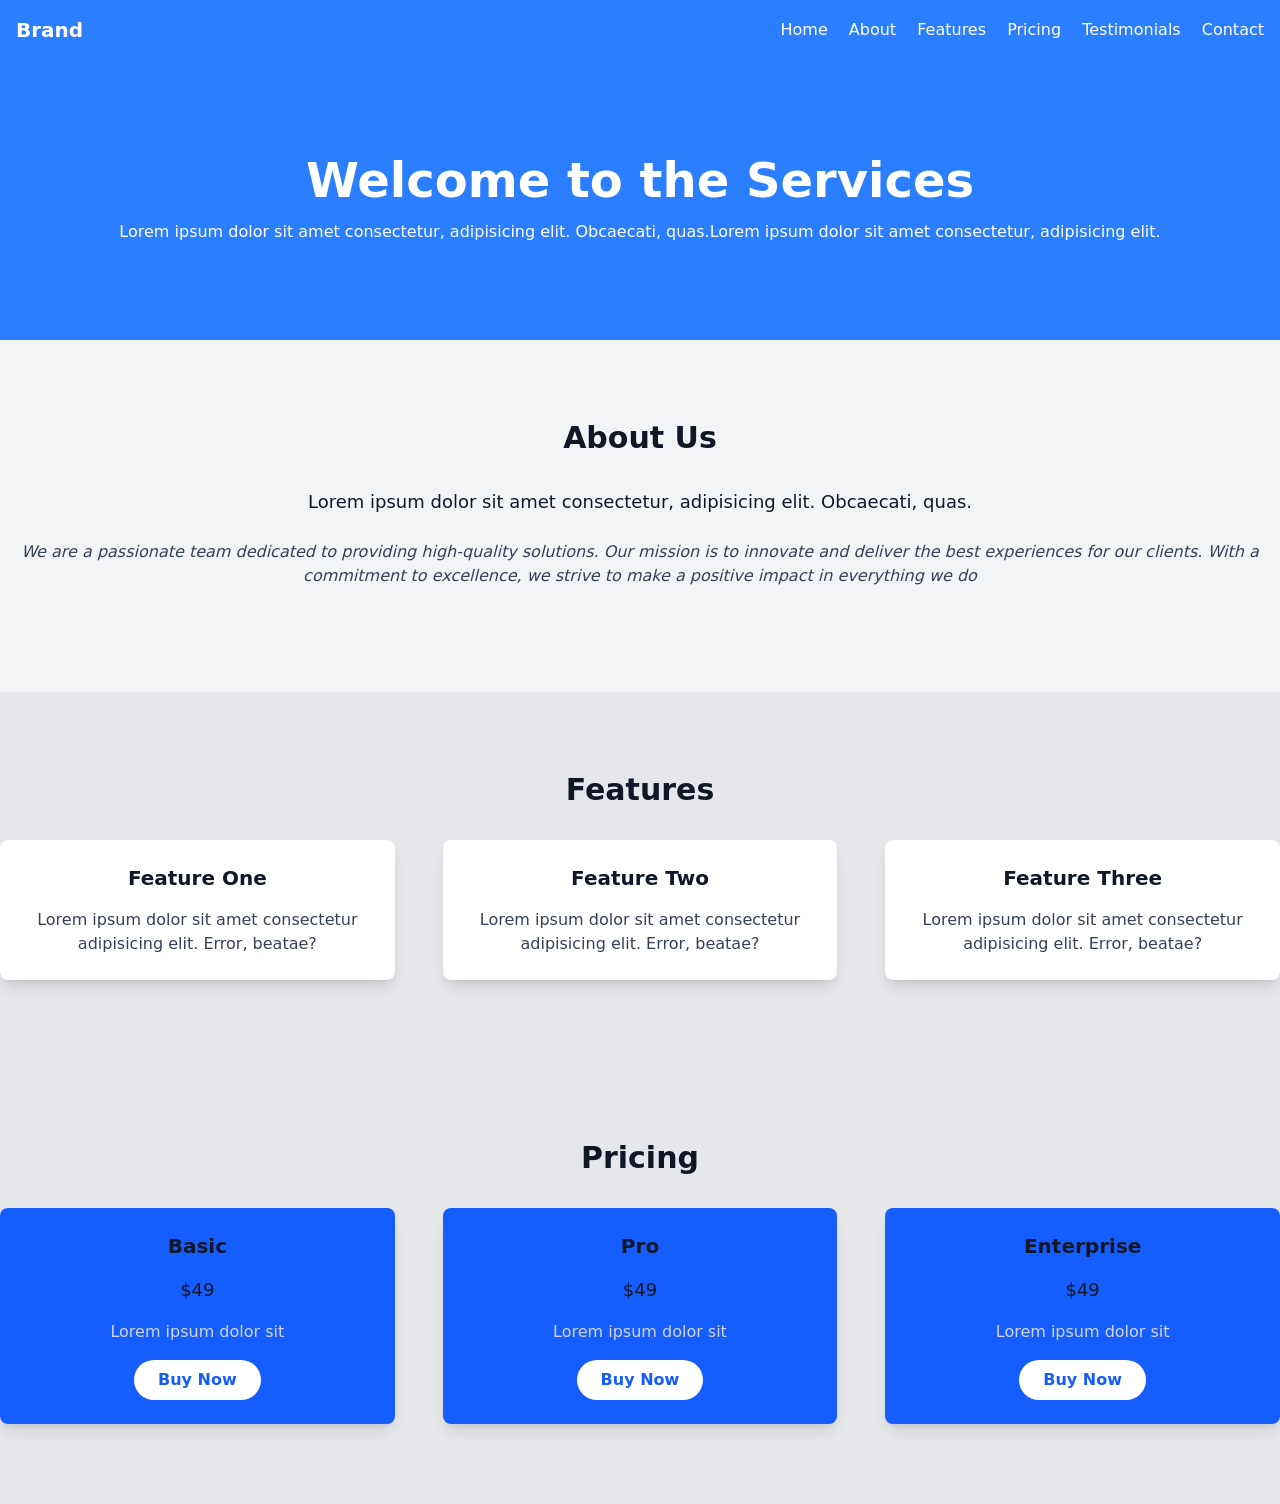
==== commit 9610ab50: "tailwind" ====
--- a/09Day/01TailwindIntro/src/index.html
+++ b/09Day/01TailwindIntro/src/index.html
@@ -1,115 +1,118 @@
-<!doctype html>
-<html>
+<!DOCTYPE html>
+<html lang="en">
 <head>
-  <meta charset="UTF-8">
-  <meta name="viewport" content="width=device-width, initial-scale=1.0">
-  <link href="./output.css" rel="stylesheet">
+    <meta charset="UTF-8">
+    <meta name="viewport" content="width=device-width, initial-scale=1.0">
+    <link href="./output.css" rel="stylesheet">
+
+    <title>Tailwind-Landing Page</title>
 </head>
-<style>
-    .styleMargin{
-        border:4px solid red;
-    }
-</style>
-<body>
-  <!-- <h1 class="text-3xl font-bold underline">
-    Hello world!
-  </h1>
-  <h1>Hello World!</h1>
+<body class="text-gray-900 bg-gray-200">
+    <!-- navbar section -->
+     <nav class="bg-blue-500 p-4">
+        <div class="container mx-auto flex items-center justify-between">
+            <div class="text-white font-semibold text-xl ">Brand</div>
+            <div class="space-x-4 ">
+                <!-- Home About -->
+                 <a href="#home" class="text-white">Home</a>
+                 <a href="#about" class="text-white">About</a>
+                 <a href="#features" class="text-white">Features</a>
+                 <a href="#pricing" class="text-white">Pricing</a>
+                 <a href="#testimonials" class="text-white">Testimonials</a>
+                 <a href="#conatct" class="text-white">Contact</a>
+            </div>
+        </div>
+     </nav>
 
-  <p class="font-sans italic text-xs">Lorem ipsum dolor sit amet.</p>
-  <h1 class="text-5xl font-extrabold text-green-100">hello World</h1>
-  <p class="diagonal-fractions ...">1/2 3/4 5/6</p>
-  <p class="stacked-fractions ...">1/2 3/4 5/6</p>
-  <p class="line-through text-red-400">The quick brown fox...</p>
-  <div class="my-8 mx-8 styleMargin p-8">mx-8</div>
-  <div class="ml-8"> Lorem ipsum dolor sit.</div>
+     <!-- Home Section -->
+     <section id="home" class="bg-blue-500 text-white text-center py-24">
+        <div class="container mx-auto">
+            <h1 class="text-5xl font-bold mb-4">Welcome to the Services</h1>
+            <p>Lorem ipsum dolor sit amet consectetur, adipisicing elit. Obcaecati, quas.Lorem ipsum dolor sit amet consectetur, adipisicing elit.</p>
+            <!-- Links anchor tags -->
+        </div>
+     </section>
 
-  <button class="border p-1 px-4 ms-4 rounded-full text-white border-blue-900 border-4 border-dashed bg-black underline italic font-extrabold text-2xl">Save Changes</button> -->
+     <!-- About Us section -->
+     <!-- <div id="about" class="mx-auto text-center p-18 bg-amber-100">
+        <h2 class="text-3xl font-sans font-bold text-gray-800 mb-4">About Us</h2>
+        <p class="text-gray-600 italic">
+          We are a passionate team dedicated to providing high-quality solutions.
+          Our mission is to innovate and deliver the best experiences for our
+          clients. With a commitment to excellence, we strive to make a positive
+          impact in everything we do.
+        </p>
+        <div class="mt-5 flex justify-center">
+          <button
+            class="bg-blue-500 text-white px-6 py-2 rounded-[10px] cursor-pointer"
+          >
+            Learn More
+          </button>
+        </div>
+      </div> -->
 
-<!-- Day2 -->
-<!-- <div class="flex ...">
-  <div class="w-2/5 bg-red-500">w-2/5</div>
-  <div class="w-3/5 bg-amber-500">w-3/5</div>
-</div>
+      <section id="about" class="py-20 bg-gray-100">
+        <div class="container mx-auto text-center">
+            <h2 class="text-3xl font-semibold mb-8">About Us</h2>
+            <p class="text-lg mb-6">Lorem ipsum dolor sit amet consectetur, adipisicing elit. Obcaecati, quas.</p>
+            <p class="text-gray-700 mb-6 italic">We are a passionate team dedicated to providing high-quality solutions.
+                Our mission is to innovate and deliver the best experiences for our
+                clients. With a commitment to excellence, we strive to make a positive
+                impact in everything we do</p>
+        </div>
+      </section>
 
-<div class="w-96 bg-red-400 h-24">width tailwind</div>
-<div class="w-screen bg-amber-300">width</div>
-<div class="w-full bg-amber-200 size-40">width</div>
-<div class="w-[70%] bg-amber-100">width</div>
+      <!-- Features >> 3 Features >> 3 cols
+        grid >> responsive 
+      -->
+        <section id="features" class="py-20">
+            <div class="container mx-auto text-center">
+                <h2 class="text-3xl font-semibold mb-8">Features</h2>
+                <div class="grid grid-cols-1 md:grid-cols-3 gap-12">
+                    <div class="bg-white p-6 rounded-lg shadow-lg">
+                        <h3 class="text-xl font-semibold mb-4">Feature One</h3>
+                        <p class="text-gray-700">Lorem ipsum dolor sit amet consectetur adipisicing elit. Error, beatae?</p>
+                    </div>
+                    <div class="bg-white p-6  rounded-lg shadow-lg">
+                        <h3 class="text-xl font-semibold mb-4">Feature Two</h3>
+                        <p class="text-gray-700">Lorem ipsum dolor sit amet consectetur adipisicing elit. Error, beatae?</p>
+                    </div>
+                    <div class="bg-white p-6  rounded-lg shadow-lg">
+                        <h3 class="text-xl font-semibold mb-4">Feature Three</h3>
+                        <p class="text-gray-700">Lorem ipsum dolor sit amet consectetur adipisicing elit. Error, beatae?</p>
+                    </div>
+                </div>
+            </div>
+        </section>
 
-<div class="columns-2">
-  <p>Well, let me tell you something, ...</p>
-  <p class="break-after-column">Sure, go ahead, laugh...</p>
-  <p>Maybe we can live without...</p>
-  <p>Look. If you think this is...</p>
-</div>
+        <section id="pricing" class="py-20">
+            <div class="container mx-auto text-center">
+                <h2 class="text-3xl font-semibold mb-8">Pricing</h2>
+                <div class="grid grid-cols-1 md:grid-cols-3 gap-12">
+                    <div class="bg-blue-600 p-6 rounded-lg shadow-lg">
+                        <h3 class="text-xl font-semibold mb-4">Basic</h3>
+                        <p class="text-lg mb-4">$49</p>
+                        <p class="text-gray-300 mb-4">Lorem ipsum dolor sit</p>
+                        <button class="bg-white text-blue-600 py-2 px-6 rounded-full font-semibold">Buy Now</button>
+                    </div>
+                    <div class="bg-blue-600 p-6 rounded-lg shadow-lg">
+                        <h3 class="text-xl font-semibold mb-4">Pro</h3>
+                        <p class="text-lg mb-4">$49</p>
+                        <p class="text-gray-300 mb-4">Lorem ipsum dolor sit</p>
+                        <button class="bg-white text-blue-600 py-2 px-6 rounded-full font-semibold">Buy Now</button>
+                    </div>
+                    <div class="bg-blue-600 p-6 rounded-lg shadow-lg">
+                        <h3 class="text-xl font-semibold mb-4">Enterprise</h3>
+                        <p class="text-lg mb-4">$49</p>
+                        <p class="text-gray-300 mb-4">Lorem ipsum dolor sit</p>
+                        <button class="bg-white text-blue-600 py-2 px-6 rounded-full font-semibold">Buy Now</button>
+                    </div>
+                </div>
+            </div>
+        </section>
 
-<div class="overflow-auto w-[10%] border p-4 h-[200px] invisible">
- <p>Lorem ipsum dolor sit amet consectetur adipisicing elit. Temporibus maxime perferendis, odit tenetur culpa voluptates error officiis eos. Repellat a adipisci itaque perferendis laudantium nam id similique tenetur dolore possimus enim mollitia maiores incidunt ipsam aperiam placeat, magnam accusantium maxime non. Placeat doloremque facilis pariatur esse nemo, libero necessitatibus provident harum soluta delectus mollitia nisi vel natus tempore quam laudantium! Autem quisquam eligendi modi. Suscipit earum sequi eum, incidunt tenetur aspernatur repellat dolore obcaecati culpa, consectetur voluptate atque aliquam accusantium voluptatem animi delectus ea molestiae ex veniam perspiciatis? Necessitatibus alias repellendus cumque accusantium ullam, laborum velit dolor nihil labore architecto?</p>
-</div>
-<p>123</p>
-<p class="hidden">Lorem ipsum dolor sit amet, consectetur adipisicing elit. Voluptatibus, ipsam!</p>
-<p>123</p> -->
+      
 
-<!-- <div class="grid grid-cols-12 gap-4 bg-gray-400 mb-4">
-<div class="bg-green-900 p-4">01</div>
-<div class="bg-green-900 p-4">02</div>
-<div class="bg-green-900 p-4">03</div>
-<div class="bg-green-900 p-4">04</div>
-<div class="bg-green-900 p-4">05</div>
-<div class="bg-green-900 p-4">06</div>
-<div class="bg-green-900 p-4">07</div>
-<div class="bg-green-900 p-4">08</div>
-<div class="bg-green-900 p-4">09</div>
-<div class="bg-green-900 p-4">10</div>
-<div class="bg-green-900 p-4">11</div>
-<div class="bg-green-900 p-4">12</div>
-</div>
 
-<div class="grid grid-cols-8 gap-4 bg-gray-400 mb-4">
-  <div class="bg-yellow-900 p-4 col-span-3">01</div>
-  <div class="bg-yellow-900 p-4">02</div>
-  <div class="bg-yellow-900 p-4">03</div>
-  <div class="bg-yellow-900 p-4">04</div>
-  <div class="bg-yellow-900 p-4">05</div>
-  <div class="bg-pink-900 p-4 col-span-2">06</div>
-  <div class="bg-yellow-900 p-4">07</div>
-  <div class="bg-yellow-900 p-4">08</div>
-  </div>
-
-  <div class="grid grid-cols-4 gap-4 bg-gray-400 mb-4">
-    <div class="bg-amber-900 p-4">0100</div>
-    <div class="bg-amber-900 p-4">02</div>
-    <div class="bg-amber-900 p-4">03</div>
-    <div class="bg-amber-900 p-4">04</div>
-    <div class="bg-amber-900 p-4">05</div>
-    <div class="bg-amber-900 p-4">06</div>
-    <div class="bg-amber-900 p-4">07</div>
-    <div class="bg-amber-900 p-4">08</div>
-    <div class="bg-amber-900 p-4">0500</div>
-    <div class="bg-amber-900 p-4">06</div>
-    <div class="bg-amber-900 p-4">07</div>
-    <div class="bg-amber-900 p-4">08</div>
-    </div> -->
-
- <!-- REsponsive -->
-
- <div class="container">
-    <h1 class="font-bold text-2xl text-center">Responsive Layout</h1>
-    <!-- sm(640) md(768) lg(1024) xl(1280) 2xl(1536) -->
-     <!-- sm >> 2 cols 
-          md >> 3 cols 
-     -->
-      <div class="grid sm:grid-cols-2 md:grid-cols-3 lg:grid-cols-4 xl:grid-cols-12 gap-1">
-        <!-- items >> items of the conatiner -->
-         <div class="text-white bg-blue-500 text-center p-6">01</div>
-         <div class="text-white bg-green-500 text-center p-6">02</div>
-         <div class="text-white bg-yellow-500 text-center p-6">03</div>
-         <div class="text-white bg-red-500 text-center p-6">04</div>
-         <div class="text-white bg-purple-500 text-center p-6">05</div>
-         <div class="text-white bg-pink-500 text-center p-6">06</div>
-         <div class="text-white bg-yellow-500 text-center p-6">07</div>
-      </div>
- </div>
 </body>
 </html>
--- a/09Day/01TailwindIntro/src/output.css
+++ b/09Day/01TailwindIntro/src/output.css
@@ -533,9 +533,6 @@
   .col-span-3 {
     grid-column: span 3 / span 3;
   }
-  .col-span-4 {
-    grid-column: span 4 / span 4;
-  }
   .container {
     width: 100%;
     @media (width >= 40rem) {
@@ -557,17 +554,29 @@
   .mx-8 {
     margin-inline: calc(var(--spacing) * 8);
   }
+  .mx-auto {
+    margin-inline: auto;
+  }
   .my-8 {
     margin-block: calc(var(--spacing) * 8);
   }
   .ms-4 {
     margin-inline-start: calc(var(--spacing) * 4);
   }
-  .mt-4 {
-    margin-top: calc(var(--spacing) * 4);
+  .mt-5 {
+    margin-top: calc(var(--spacing) * 5);
   }
   .mb-4 {
     margin-bottom: calc(var(--spacing) * 4);
+  }
+  .mb-6 {
+    margin-bottom: calc(var(--spacing) * 6);
+  }
+  .mb-8 {
+    margin-bottom: calc(var(--spacing) * 8);
+  }
+  .mb-10 {
+    margin-bottom: calc(var(--spacing) * 10);
   }
   .ml-8 {
     margin-left: calc(var(--spacing) * 8);
@@ -603,9 +612,6 @@
   .h-\[200px\] {
     height: 200px;
   }
-  .h-\[300px\] {
-    height: 300px;
-  }
   .w-2 {
     width: calc(var(--spacing) * 2);
   }
@@ -618,27 +624,21 @@
   .w-3\/5 {
     width: calc(3/5 * 100%);
   }
+  .w-40 {
+    width: calc(var(--spacing) * 40);
+  }
+  .w-45 {
+    width: calc(var(--spacing) * 45);
+  }
   .w-96 {
     width: calc(var(--spacing) * 96);
   }
-  .w-\[0\%\] {
-    width: 0%;
-  }
   .w-\[10\%\] {
     width: 10%;
   }
-  .w-\[20\%\] {
-    width: 20%;
-  }
-  .w-\[40\%\] {
-    width: 40%;
-  }
   .w-\[70\%\] {
     width: 70%;
   }
-  .w-\[100\%\] {
-    width: 100%;
-  }
   .w-full {
     width: 100%;
   }
@@ -651,6 +651,9 @@
   .transform {
     transform: var(--tw-rotate-x) var(--tw-rotate-y) var(--tw-rotate-z) var(--tw-skew-x) var(--tw-skew-y);
   }
+  .cursor-pointer {
+    cursor: pointer;
+  }
   .resize {
     resize: both;
   }
@@ -660,6 +663,9 @@
   .break-after-column {
     break-after: column;
   }
+  .grid-cols-1 {
+    grid-template-columns: repeat(1, minmax(0, 1fr));
+  }
   .grid-cols-4 {
     grid-template-columns: repeat(4, minmax(0, 1fr));
   }
@@ -669,26 +675,48 @@
   .grid-cols-12 {
     grid-template-columns: repeat(12, minmax(0, 1fr));
   }
+  .items-center {
+    align-items: center;
+  }
+  .justify-around {
+    justify-content: space-around;
+  }
+  .justify-between {
+    justify-content: space-between;
+  }
+  .justify-center {
+    justify-content: center;
+  }
+  .justify-end {
+    justify-content: flex-end;
+  }
   .gap-1 {
     gap: calc(var(--spacing) * 1);
   }
   .gap-4 {
     gap: calc(var(--spacing) * 4);
   }
+  .gap-12 {
+    gap: calc(var(--spacing) * 12);
+  }
+  .space-x-4 {
+    :where(& > :not(:last-child)) {
+      --tw-space-x-reverse: 0;
+      margin-inline-start: calc(calc(var(--spacing) * 4) * var(--tw-space-x-reverse));
+      margin-inline-end: calc(calc(var(--spacing) * 4) * calc(1 - var(--tw-space-x-reverse)));
+    }
+  }
   .overflow-auto {
     overflow: auto;
   }
-  .overflow-hidden {
-    overflow: hidden;
-  }
-  .overflow-scroll {
-    overflow: scroll;
-  }
-  .overflow-x-auto {
-    overflow-x: auto;
+  .rounded-\[10px\] {
+    border-radius: 10px;
   }
   .rounded-full {
     border-radius: calc(infinity * 1px);
+  }
+  .rounded-lg {
+    border-radius: var(--radius-lg);
   }
   .border {
     border-style: var(--tw-border-style);
@@ -723,9 +751,27 @@
   .bg-black {
     background-color: var(--color-black);
   }
+  .bg-blue-400 {
+    background-color: var(--color-blue-400);
+  }
   .bg-blue-500 {
     background-color: var(--color-blue-500);
   }
+  .bg-blue-600 {
+    background-color: var(--color-blue-600);
+  }
+  .bg-gray-50 {
+    background-color: var(--color-gray-50);
+  }
+  .bg-gray-100 {
+    background-color: var(--color-gray-100);
+  }
+  .bg-gray-200 {
+    background-color: var(--color-gray-200);
+  }
+  .bg-gray-300 {
+    background-color: var(--color-gray-300);
+  }
   .bg-gray-400 {
     background-color: var(--color-gray-400);
   }
@@ -756,8 +802,8 @@
   .bg-red-500 {
     background-color: var(--color-red-500);
   }
-  .bg-red-900 {
-    background-color: var(--color-red-900);
+  .bg-white {
+    background-color: var(--color-white);
   }
   .bg-yellow-500 {
     background-color: var(--color-yellow-500);
@@ -771,14 +817,38 @@
   .p-4 {
     padding: calc(var(--spacing) * 4);
   }
+  .p-5 {
+    padding: calc(var(--spacing) * 5);
+  }
   .p-6 {
     padding: calc(var(--spacing) * 6);
   }
   .p-8 {
     padding: calc(var(--spacing) * 8);
   }
+  .p-10 {
+    padding: calc(var(--spacing) * 10);
+  }
+  .p-18 {
+    padding: calc(var(--spacing) * 18);
+  }
   .px-4 {
     padding-inline: calc(var(--spacing) * 4);
+  }
+  .px-6 {
+    padding-inline: calc(var(--spacing) * 6);
+  }
+  .py-2 {
+    padding-block: calc(var(--spacing) * 2);
+  }
+  .py-20 {
+    padding-block: calc(var(--spacing) * 20);
+  }
+  .py-24 {
+    padding-block: calc(var(--spacing) * 24);
+  }
+  .pb-10 {
+    padding-bottom: calc(var(--spacing) * 10);
   }
   .text-center {
     text-align: center;
@@ -794,13 +864,17 @@
     font-size: var(--text-3xl);
     line-height: var(--tw-leading, var(--text-3xl--line-height));
   }
+  .text-4xl {
+    font-size: var(--text-4xl);
+    line-height: var(--tw-leading, var(--text-4xl--line-height));
+  }
   .text-5xl {
     font-size: var(--text-5xl);
     line-height: var(--tw-leading, var(--text-5xl--line-height));
   }
-  .text-9xl {
-    font-size: var(--text-9xl);
-    line-height: var(--tw-leading, var(--text-9xl--line-height));
+  .text-lg {
+    font-size: var(--text-lg);
+    line-height: var(--tw-leading, var(--text-lg--line-height));
   }
   .text-xl {
     font-size: var(--text-xl);
@@ -818,11 +892,36 @@
     --tw-font-weight: var(--font-weight-extrabold);
     font-weight: var(--font-weight-extrabold);
   }
+  .font-semibold {
+    --tw-font-weight: var(--font-weight-semibold);
+    font-weight: var(--font-weight-semibold);
+  }
+  .text-blue-600 {
+    color: var(--color-blue-600);
+  }
+  .text-gray-300 {
+    color: var(--color-gray-300);
+  }
+  .text-gray-600 {
+    color: var(--color-gray-600);
+  }
+  .text-gray-700 {
+    color: var(--color-gray-700);
+  }
+  .text-gray-800 {
+    color: var(--color-gray-800);
+  }
+  .text-gray-900 {
+    color: var(--color-gray-900);
+  }
   .text-green-100 {
     color: var(--color-green-100);
   }
   .text-red-400 {
     color: var(--color-red-400);
+  }
+  .text-red-900 {
+    color: var(--color-red-900);
   }
   .text-white {
     color: var(--color-white);
@@ -843,6 +942,14 @@
   }
   .underline {
     text-decoration-line: underline;
+  }
+  .shadow-2xl {
+    --tw-shadow: 0 25px 50px -12px var(--tw-shadow-color, rgb(0 0 0 / 0.25));
+    box-shadow: var(--tw-inset-shadow), var(--tw-inset-ring-shadow), var(--tw-ring-offset-shadow), var(--tw-ring-shadow), var(--tw-shadow);
+  }
+  .shadow-lg {
+    --tw-shadow: 0 10px 15px -3px var(--tw-shadow-color, rgb(0 0 0 / 0.1)), 0 4px 6px -4px var(--tw-shadow-color, rgb(0 0 0 / 0.1));
+    box-shadow: var(--tw-inset-shadow), var(--tw-inset-ring-shadow), var(--tw-ring-offset-shadow), var(--tw-ring-shadow), var(--tw-shadow);
   }
   .outline {
     outline-style: var(--tw-outline-style);
@@ -853,36 +960,16 @@
       grid-template-columns: repeat(2, minmax(0, 1fr));
     }
   }
-  .sm\:text-center {
-    @media (width >= 40rem) {
-      text-align: center;
-    }
-  }
   .md\:grid-cols-3 {
     @media (width >= 48rem) {
       grid-template-columns: repeat(3, minmax(0, 1fr));
     }
   }
-  .md\:grid-cols-12 {
-    @media (width >= 48rem) {
-      grid-template-columns: repeat(12, minmax(0, 1fr));
-    }
-  }
   .lg\:grid-cols-4 {
     @media (width >= 64rem) {
       grid-template-columns: repeat(4, minmax(0, 1fr));
     }
   }
-  .lg\:text-center {
-    @media (width >= 64rem) {
-      text-align: center;
-    }
-  }
-  .xl\:grid {
-    @media (width >= 80rem) {
-      display: grid;
-    }
-  }
   .xl\:grid-cols-12 {
     @media (width >= 80rem) {
       grid-template-columns: repeat(12, minmax(0, 1fr));
@@ -940,6 +1027,11 @@
   inherits: false;
   initial-value: skewY(0);
 }
+@property --tw-space-x-reverse {
+  syntax: "*";
+  inherits: false;
+  initial-value: 0;
+}
 @property --tw-border-style {
   syntax: "*";
   inherits: false;
@@ -969,6 +1061,61 @@
   syntax: "*";
   inherits: false;
 }
+@property --tw-shadow {
+  syntax: "*";
+  inherits: false;
+  initial-value: 0 0 #0000;
+}
+@property --tw-shadow-color {
+  syntax: "*";
+  inherits: false;
+}
+@property --tw-inset-shadow {
+  syntax: "*";
+  inherits: false;
+  initial-value: 0 0 #0000;
+}
+@property --tw-inset-shadow-color {
+  syntax: "*";
+  inherits: false;
+}
+@property --tw-ring-color {
+  syntax: "*";
+  inherits: false;
+}
+@property --tw-ring-shadow {
+  syntax: "*";
+  inherits: false;
+  initial-value: 0 0 #0000;
+}
+@property --tw-inset-ring-color {
+  syntax: "*";
+  inherits: false;
+}
+@property --tw-inset-ring-shadow {
+  syntax: "*";
+  inherits: false;
+  initial-value: 0 0 #0000;
+}
+@property --tw-ring-inset {
+  syntax: "*";
+  inherits: false;
+}
+@property --tw-ring-offset-width {
+  syntax: "<length>";
+  inherits: false;
+  initial-value: 0px;
+}
+@property --tw-ring-offset-color {
+  syntax: "*";
+  inherits: false;
+  initial-value: #fff;
+}
+@property --tw-ring-offset-shadow {
+  syntax: "*";
+  inherits: false;
+  initial-value: 0 0 #0000;
+}
 @property --tw-outline-style {
   syntax: "*";
   inherits: false;
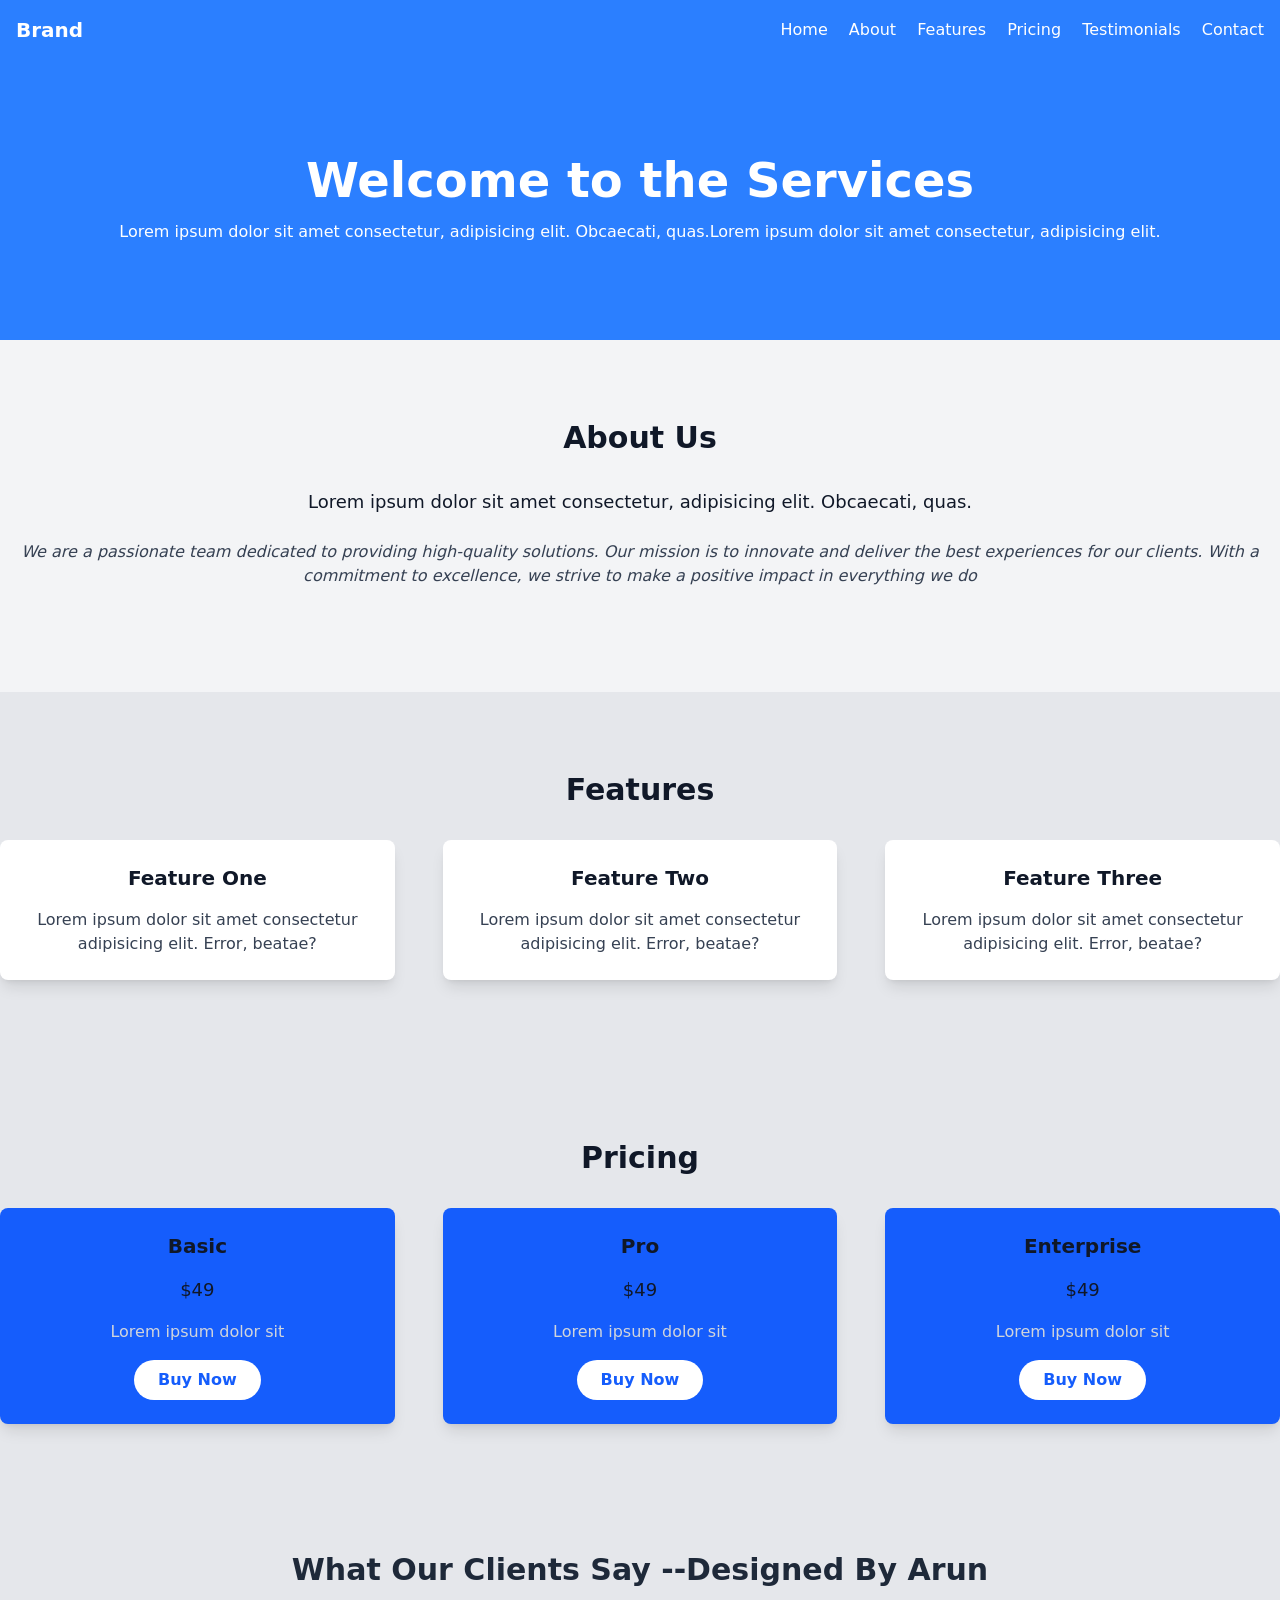
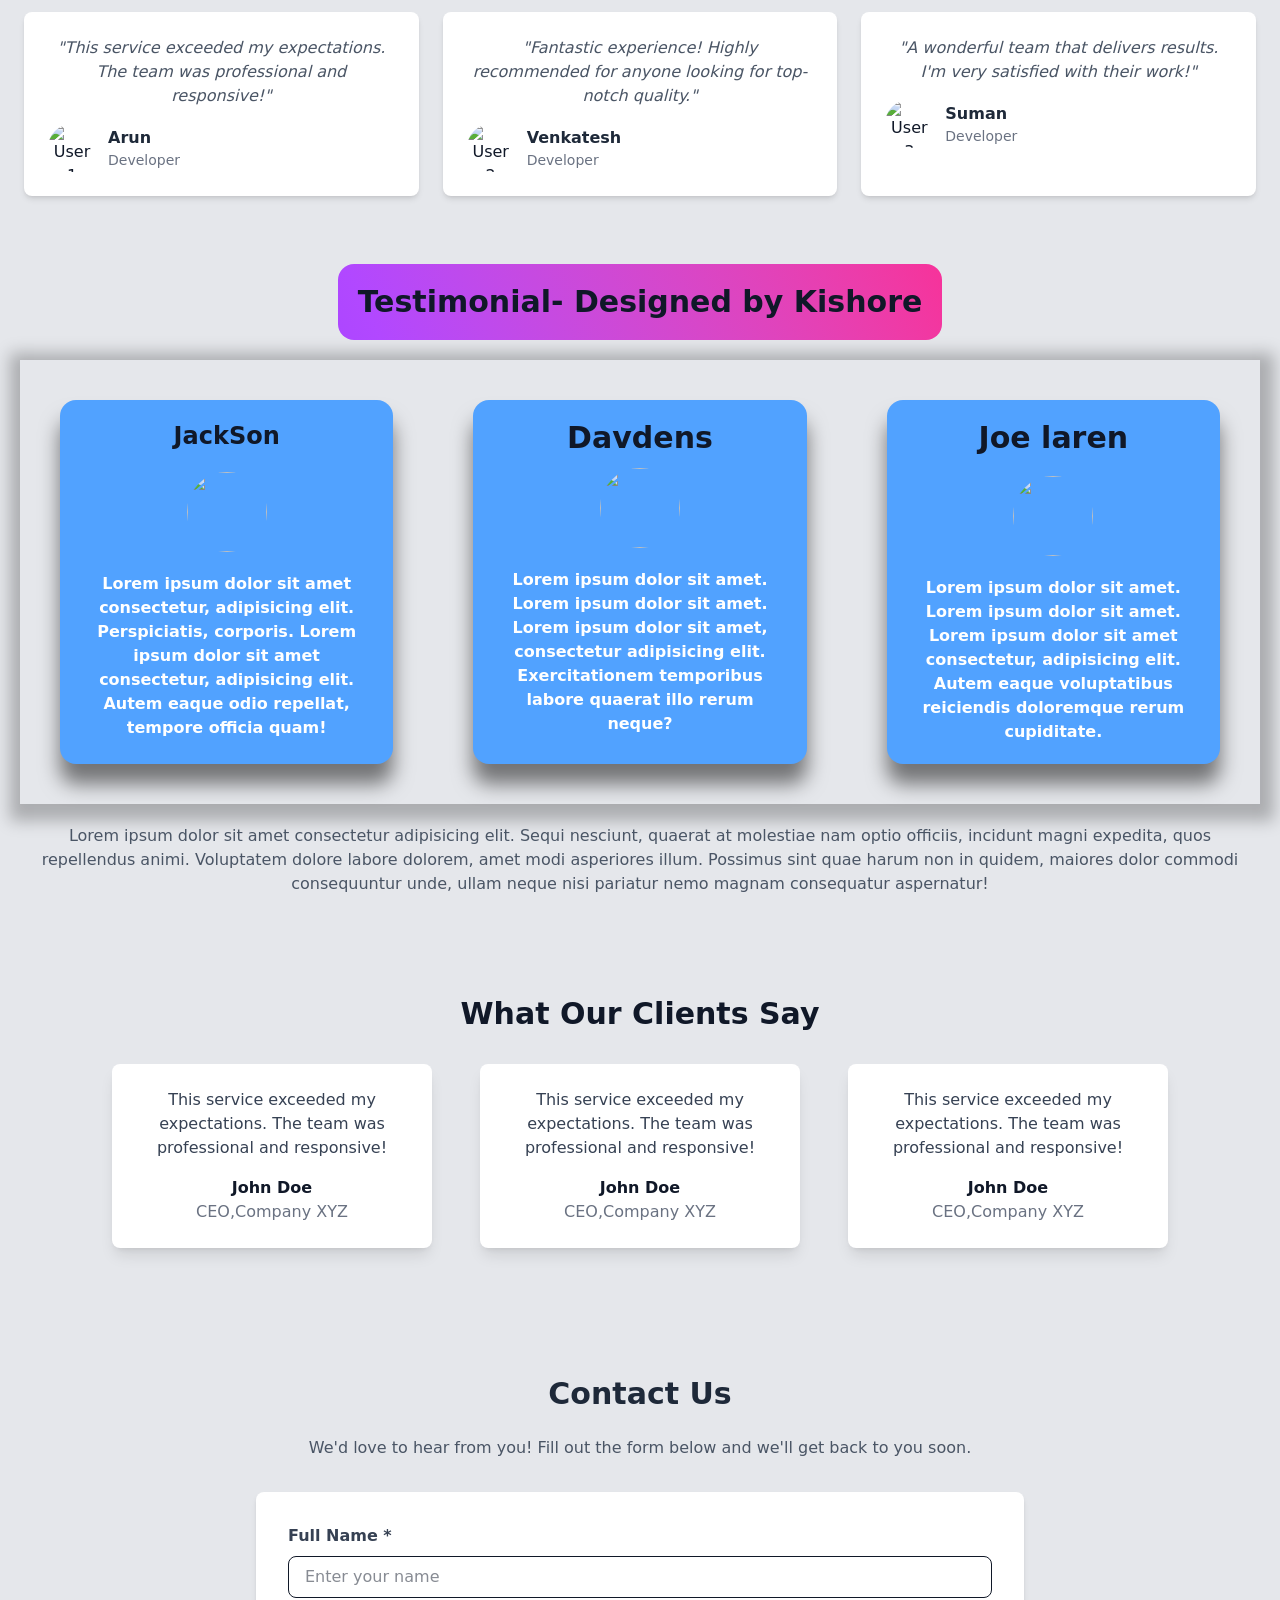
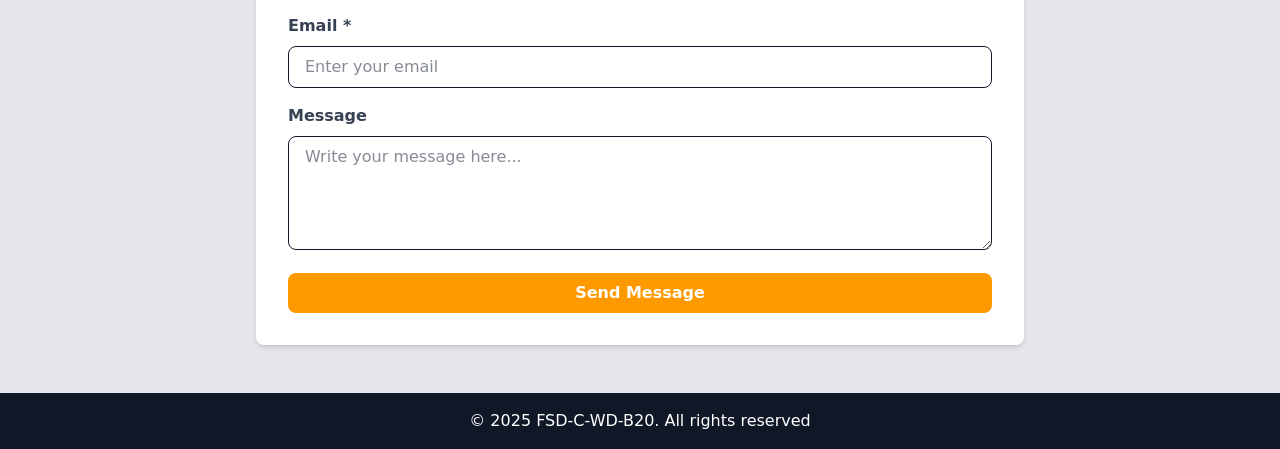
==== commit 81d79cd0: "tailwind css" ====
--- a/09Day/01TailwindIntro/src/index.html
+++ b/09Day/01TailwindIntro/src/index.html
@@ -34,24 +34,7 @@
      </section>
 
      <!-- About Us section -->
-     <!-- <div id="about" class="mx-auto text-center p-18 bg-amber-100">
-        <h2 class="text-3xl font-sans font-bold text-gray-800 mb-4">About Us</h2>
-        <p class="text-gray-600 italic">
-          We are a passionate team dedicated to providing high-quality solutions.
-          Our mission is to innovate and deliver the best experiences for our
-          clients. With a commitment to excellence, we strive to make a positive
-          impact in everything we do.
-        </p>
-        <div class="mt-5 flex justify-center">
-          <button
-            class="bg-blue-500 text-white px-6 py-2 rounded-[10px] cursor-pointer"
-          >
-            Learn More
-          </button>
-        </div>
-      </div> -->
-
-      <section id="about" class="py-20 bg-gray-100">
+    <section id="about" class="py-20 bg-gray-100">
         <div class="container mx-auto text-center">
             <h2 class="text-3xl font-semibold mb-8">About Us</h2>
             <p class="text-lg mb-6">Lorem ipsum dolor sit amet consectetur, adipisicing elit. Obcaecati, quas.</p>
@@ -60,59 +43,251 @@
                 clients. With a commitment to excellence, we strive to make a positive
                 impact in everything we do</p>
         </div>
-      </section>
-
-      <!-- Features >> 3 Features >> 3 cols
-        grid >> responsive 
-      -->
-        <section id="features" class="py-20">
-            <div class="container mx-auto text-center">
-                <h2 class="text-3xl font-semibold mb-8">Features</h2>
-                <div class="grid grid-cols-1 md:grid-cols-3 gap-12">
-                    <div class="bg-white p-6 rounded-lg shadow-lg">
-                        <h3 class="text-xl font-semibold mb-4">Feature One</h3>
-                        <p class="text-gray-700">Lorem ipsum dolor sit amet consectetur adipisicing elit. Error, beatae?</p>
-                    </div>
-                    <div class="bg-white p-6  rounded-lg shadow-lg">
-                        <h3 class="text-xl font-semibold mb-4">Feature Two</h3>
-                        <p class="text-gray-700">Lorem ipsum dolor sit amet consectetur adipisicing elit. Error, beatae?</p>
-                    </div>
-                    <div class="bg-white p-6  rounded-lg shadow-lg">
-                        <h3 class="text-xl font-semibold mb-4">Feature Three</h3>
-                        <p class="text-gray-700">Lorem ipsum dolor sit amet consectetur adipisicing elit. Error, beatae?</p>
-                    </div>
-                </div>
-            </div>
-        </section>
-
-        <section id="pricing" class="py-20">
-            <div class="container mx-auto text-center">
-                <h2 class="text-3xl font-semibold mb-8">Pricing</h2>
-                <div class="grid grid-cols-1 md:grid-cols-3 gap-12">
-                    <div class="bg-blue-600 p-6 rounded-lg shadow-lg">
-                        <h3 class="text-xl font-semibold mb-4">Basic</h3>
-                        <p class="text-lg mb-4">$49</p>
-                        <p class="text-gray-300 mb-4">Lorem ipsum dolor sit</p>
-                        <button class="bg-white text-blue-600 py-2 px-6 rounded-full font-semibold">Buy Now</button>
-                    </div>
-                    <div class="bg-blue-600 p-6 rounded-lg shadow-lg">
-                        <h3 class="text-xl font-semibold mb-4">Pro</h3>
-                        <p class="text-lg mb-4">$49</p>
-                        <p class="text-gray-300 mb-4">Lorem ipsum dolor sit</p>
-                        <button class="bg-white text-blue-600 py-2 px-6 rounded-full font-semibold">Buy Now</button>
-                    </div>
-                    <div class="bg-blue-600 p-6 rounded-lg shadow-lg">
-                        <h3 class="text-xl font-semibold mb-4">Enterprise</h3>
-                        <p class="text-lg mb-4">$49</p>
-                        <p class="text-gray-300 mb-4">Lorem ipsum dolor sit</p>
-                        <button class="bg-white text-blue-600 py-2 px-6 rounded-full font-semibold">Buy Now</button>
-                    </div>
-                </div>
-            </div>
-        </section>
-
-      
-
-
+    </section>
+
+    <!-- Features >> 3 Features >> 3 cols
+    grid >> responsive 
+    -->
+    <section id="features" class="py-20">
+        <div class="container mx-auto text-center">
+            <h2 class="text-3xl font-semibold mb-8">Features</h2>
+            <div class="grid grid-cols-1 md:grid-cols-3 gap-12">
+                <div class="bg-white p-6 rounded-lg shadow-lg">
+                    <h3 class="text-xl font-semibold mb-4">Feature One</h3>
+                    <p class="text-gray-700">Lorem ipsum dolor sit amet consectetur adipisicing elit. Error, beatae?</p>
+                </div>
+                <div class="bg-white p-6  rounded-lg shadow-lg">
+                    <h3 class="text-xl font-semibold mb-4">Feature Two</h3>
+                    <p class="text-gray-700">Lorem ipsum dolor sit amet consectetur adipisicing elit. Error, beatae?</p>
+                </div>
+                <div class="bg-white p-6  rounded-lg shadow-lg">
+                    <h3 class="text-xl font-semibold mb-4">Feature Three</h3>
+                    <p class="text-gray-700">Lorem ipsum dolor sit amet consectetur adipisicing elit. Error, beatae?</p>
+                </div>
+            </div>
+        </div>
+    </section>
+
+    <!-- Pricing -->
+    <section id="pricing" class="py-20">
+        <div class="container mx-auto text-center">
+            <h2 class="text-3xl font-semibold mb-8">Pricing</h2>
+            <div class="grid grid-cols-1 md:grid-cols-3 gap-12">
+                <div class="bg-blue-600 p-6 rounded-lg shadow-lg">
+                    <h3 class="text-xl font-semibold mb-4">Basic</h3>
+                    <p class="text-lg mb-4">$49</p>
+                    <p class="text-gray-300 mb-4">Lorem ipsum dolor sit</p>
+                    <button class="bg-white text-blue-600 py-2 px-6 rounded-full font-semibold">Buy Now</button>
+                </div>
+                <div class="bg-blue-600 p-6 rounded-lg shadow-lg">
+                    <h3 class="text-xl font-semibold mb-4">Pro</h3>
+                    <p class="text-lg mb-4">$49</p>
+                    <p class="text-gray-300 mb-4">Lorem ipsum dolor sit</p>
+                    <button class="bg-white text-blue-600 py-2 px-6 rounded-full font-semibold">Buy Now</button>
+                </div>
+                <div class="bg-blue-600 p-6 rounded-lg shadow-lg">
+                    <h3 class="text-xl font-semibold mb-4">Enterprise</h3>
+                    <p class="text-lg mb-4">$49</p>
+                    <p class="text-gray-300 mb-4">Lorem ipsum dolor sit</p>
+                    <button class="bg-white text-blue-600 py-2 px-6 rounded-full font-semibold">Buy Now</button>
+                </div>
+            </div>
+        </div>
+    </section>
+
+    <!-- Testimonials  Arun-->
+    <div class="text-center py-12 px-6">
+        <h2 class="text-3xl font-bold text-gray-800 mb-6">
+          What Our Clients Say --Designed By Arun
+        </h2>
+
+        <div class="grid md:grid-cols-3 gap-6">
+          <div class="bg-white p-6 rounded-lg shadow-md">
+            <p class="text-gray-600 italic">
+              "This service exceeded my expectations. The team was professional
+              and responsive!"
+            </p>
+            <div class="mt-4 flex items-center justify-start">
+              <img
+                class="w-12 h-12 rounded-full"
+                src="https://cdn4.vectorstock.com/i/1000x1000/91/83/client-rounded-icon-vector-15349183.jpg"
+                alt="User 1"
+              />
+              <div class="ml-3 text-left">
+                <h4 class="font-semibold text-gray-800">Arun</h4>
+                <p class="text-sm text-gray-500">Developer</p>
+              </div>
+            </div>
+          </div>
+
+          <div class="bg-white p-6 rounded-lg shadow-md">
+            <p class="text-gray-600 italic">
+              "Fantastic experience! Highly recommended for anyone looking for
+              top-notch quality."
+            </p>
+            <div class="mt-4 flex items-center justify-start">
+              <img
+                class="w-12 h-12 rounded-full"
+                src="https://cdn4.vectorstock.com/i/1000x1000/91/83/client-rounded-icon-vector-15349183.jpg"
+                alt="User 2"
+              />
+              <div class="ml-3 text-left">
+                <h4 class="font-semibold text-gray-800">Venkatesh</h4>
+                <p class="text-sm text-gray-500">Developer</p>
+              </div>
+            </div>
+          </div>
+
+          <div class="bg-white p-6 rounded-lg shadow-md">
+            <p class="text-gray-600 italic">
+              "A wonderful team that delivers results. I'm very satisfied with
+              their work!"
+            </p>
+            <div class="mt-4 flex items-center justify-start">
+              <img
+                class="w-12 h-12 rounded-full"
+                src="https://cdn4.vectorstock.com/i/1000x1000/91/83/client-rounded-icon-vector-15349183.jpg"
+                alt="User 3"
+              />
+              <div class="ml-3 text-left">
+                <h4 class="font-semibold text-gray-800">Suman</h4>
+                <p class="text-sm text-gray-500">Developer</p>
+              </div>
+            </div>
+          </div>
+        </div>
+    </div>
+
+    <!-- Testimonials Kishore -->
+    <section id="testimonials" class="bg-gray-200 p-5 ">
+        <div>
+          <div class="flex justify-around">
+          <div class="text-3xl font-bold mb-5 text-center  bg-linear-65 from-purple-500 to-pink-500 rounded-2xl p-5">Testimonial- Designed by Kishore</div></div>
+    
+          <div class="text-center" >
+          <div class="grid grid-cols-1 md:grid-cols-3 shadow-[2px_5px_15px_12px_rgba(0,0,0,0.25)] ">
+          <div class="bg-blue-400 shadow-[0_20px_20px_rgba(0,0,0,0.50)] rounded-2xl p-5 m-10"><div class="font-semibold text-2xl mb-5">JackSon</div> 
+          <div class=" flex justify-around"><img src="https://cdn4.vectorstock.com/i/1000x1000/91/83/client-rounded-icon-vector-15349183.jpg" class="h-20 mb-5 w-20 rounded-full" 
+            >  </div>
+          <p class="text-white font-semibold">Lorem ipsum dolor sit amet consectetur, adipisicing elit. Perspiciatis, corporis. Lorem ipsum dolor sit amet consectetur, adipisicing elit. Autem eaque odio repellat, tempore officia quam!</p>
+        </div>
+        <div class="bg-blue-400  shadow-[0_20px_20px_rgba(0,0,0,0.50)] rounded-2xl p-5 m-10 "><div class="font-semibold text-3xl mb-3">Davdens</div> 
+        <div class=" flex justify-around"><img src="https://cdn4.vectorstock.com/i/1000x1000/91/83/client-rounded-icon-vector-15349183.jpg" class="h-20 mb-5 w-20 rounded-full" 
+        >  </div>
+        <p class="text-white font-semibold">Lorem ipsum dolor sit amet. Lorem ipsum dolor sit amet. Lorem ipsum dolor sit amet, consectetur adipisicing elit. Exercitationem temporibus labore quaerat illo rerum neque?</p>
+  
+       </div>
+  
+        <div class="bg-blue-400  shadow-[0_20px_20px_rgba(0,0,0,0.50)] rounded-2xl p-5 m-10"><div class="font-semibold text-3xl mb-5">Joe laren</div> 
+        <div class=" flex justify-around"><img src="https://cdn4.vectorstock.com/i/1000x1000/91/83/client-rounded-icon-vector-15349183.jpg" class="h-20 mb-5 w-20 rounded-full" 
+          >  </div>
+        <p class="text-white font-semibold">Lorem ipsum dolor sit amet. Lorem ipsum dolor sit amet. Lorem ipsum dolor sit amet consectetur, adipisicing elit. Autem eaque voluptatibus reiciendis doloremque rerum cupiditate.</p>
+        </div>
+       
+      </div> <div class="text-gray-600 mt-5">Lorem ipsum dolor sit amet consectetur adipisicing elit. Sequi nesciunt, quaerat at molestiae nam optio officiis, incidunt magni expedita, quos repellendus animi. Voluptatem dolore labore dolorem, amet modi asperiores illum. Possimus sint quae harum non in quidem, maiores dolor commodi consequuntur unde, ullam neque nisi pariatur nemo magnam consequatur aspernatur!</div>
+         </div>
+        </div>      
+    </section>
+
+    <!--  -->
+    <section id="testimonials" class="py-20 bg-gray-200">
+        <div class="container mx-auto text-center">
+            <h2 class="text-3xl font-semibold mb-8">What Our Clients Say</h2>
+            <div class="flex flex-wrap justify-center gap-12">
+                <div class="bg-white p-6 rounded-lg shadow-lg max-w-xs">
+                    <p class="mb-4 text-gray-700">This service exceeded my expectations. The team was professional and responsive!</p>
+                    <p class="font-semibold">John Doe</p>
+                    <p class="text-gray-500">CEO,Company XYZ</p>
+                </div>
+
+                <div class="bg-white p-6 rounded-lg shadow-lg max-w-xs">
+                    <p class="mb-4 text-gray-700">This service exceeded my expectations. The team was professional and responsive!</p>
+                    <p class="font-semibold">John Doe</p>
+                    <p class="text-gray-500">CEO,Company XYZ</p>
+                </div>
+
+                <div class="bg-white p-6 rounded-lg shadow-lg max-w-xs">
+                    <p class="mb-4 text-gray-700">This service exceeded my expectations. The team was professional and responsive!</p>
+                    <p class="font-semibold">John Doe</p>
+                    <p class="text-gray-500">CEO,Company XYZ</p>
+                </div>
+
+            </div>
+
+            
+        </div>
+
+    </section>
+
+    <div id="contact" class=" py-12 px-6">
+        <h2 class="text-3xl font-bold text-gray-800 text-center mb-6">
+          Contact Us
+        </h2>
+        <p class="text-center text-gray-600 mb-8">
+          We'd love to hear from you! Fill out the form below and we'll get back
+          to you soon.
+        </p>
+
+        <div class="bg-white p-8 rounded-lg shadow-md max-w-3xl mx-auto">
+            <form>
+            <div class="mb-4">
+              <label for="name" class="block text-gray-700 font-semibold mb-2"
+                >Full Name *</label
+              >
+              <input
+                type="text"
+                id="name"
+                name="name"
+                placeholder="Enter your name"
+                required
+                class="w-full px-4 py-2 border rounded-lg focus:ring-2 focus:border-amber-600 outline-none"
+              />
+            </div>
+
+            <div class="mb-4">
+              <label for="email" class="block text-gray-700 font-semibold mb-2"
+                >Email *</label
+              >
+              <input
+                type="email"
+                id="email"
+                name="email"
+                placeholder="Enter your email"
+                class="w-full px-4 py-2 border rounded-lg focus:ring-2 focus:border-amber-600 outline-none"
+                required
+              />
+            </div>
+
+            <div class="mb-4">
+                <label
+                  for="message"
+                  class="block text-gray-700 font-semibold mb-2"
+                  >Message</label
+                >
+                <textarea
+                  id="message"
+                  name="message"
+                  rows="4"
+                  placeholder="Write your message here..."
+                  class="w-full px-4 py-2 border rounded-lg focus:ring-2 focus:border-amber-600 outline-none"
+                ></textarea>
+              </div>
+  
+              <button
+                type="submit"
+                class="w-full bg-amber-500 text-white font-semibold py-2 rounded-lg cursor-pointer"
+              >
+                Send Message
+              </button>
+            </form>
+        </div>
+    </div>
+
+    <!-- footer section -->
+     <footer class="bg-gray-900 text-white py-4 text-center">
+        <p>&copy; 2025 FSD-C-WD-B20. All rights reserved</p>
+     </footer>
 </body>
-</html>+</html>
+
+<!-- Netifly deployment -->
--- a/09Day/01TailwindIntro/src/output.css
+++ b/09Day/01TailwindIntro/src/output.css
@@ -551,6 +551,9 @@
       max-width: 96rem;
     }
   }
+  .m-10 {
+    margin: calc(var(--spacing) * 10);
+  }
   .mx-8 {
     margin-inline: calc(var(--spacing) * 8);
   }
@@ -563,20 +566,32 @@
   .ms-4 {
     margin-inline-start: calc(var(--spacing) * 4);
   }
+  .mt-4 {
+    margin-top: calc(var(--spacing) * 4);
+  }
   .mt-5 {
     margin-top: calc(var(--spacing) * 5);
   }
+  .mb-2 {
+    margin-bottom: calc(var(--spacing) * 2);
+  }
+  .mb-3 {
+    margin-bottom: calc(var(--spacing) * 3);
+  }
   .mb-4 {
     margin-bottom: calc(var(--spacing) * 4);
   }
+  .mb-5 {
+    margin-bottom: calc(var(--spacing) * 5);
+  }
   .mb-6 {
     margin-bottom: calc(var(--spacing) * 6);
   }
   .mb-8 {
     margin-bottom: calc(var(--spacing) * 8);
   }
-  .mb-10 {
-    margin-bottom: calc(var(--spacing) * 10);
+  .ml-3 {
+    margin-left: calc(var(--spacing) * 3);
   }
   .ml-8 {
     margin-left: calc(var(--spacing) * 8);
@@ -606,6 +621,30 @@
     width: calc(var(--spacing) * 40);
     height: calc(var(--spacing) * 40);
   }
+  .h-20 {
+    height: calc(var(--spacing) * 20);
+  }
+  .h-23 {
+    height: calc(var(--spacing) * 23);
+  }
+  .h-25 {
+    height: calc(var(--spacing) * 25);
+  }
+  .h-30 {
+    height: calc(var(--spacing) * 30);
+  }
+  .h-40 {
+    height: calc(var(--spacing) * 40);
+  }
+  .h-50 {
+    height: calc(var(--spacing) * 50);
+  }
+  .h-100 {
+    height: calc(var(--spacing) * 100);
+  }
+  .h-12 {
+    height: calc(var(--spacing) * 12);
+  }
   .h-24 {
     height: calc(var(--spacing) * 24);
   }
@@ -624,11 +663,17 @@
   .w-3\/5 {
     width: calc(3/5 * 100%);
   }
-  .w-40 {
-    width: calc(var(--spacing) * 40);
-  }
-  .w-45 {
-    width: calc(var(--spacing) * 45);
+  .w-12 {
+    width: calc(var(--spacing) * 12);
+  }
+  .w-20 {
+    width: calc(var(--spacing) * 20);
+  }
+  .w-25 {
+    width: calc(var(--spacing) * 25);
+  }
+  .w-30 {
+    width: calc(var(--spacing) * 30);
   }
   .w-96 {
     width: calc(var(--spacing) * 96);
@@ -645,6 +690,12 @@
   .w-screen {
     width: 100vw;
   }
+  .max-w-3xl {
+    max-width: var(--container-3xl);
+  }
+  .max-w-xs {
+    max-width: var(--container-xs);
+  }
   .border-collapse {
     border-collapse: collapse;
   }
@@ -675,6 +726,9 @@
   .grid-cols-12 {
     grid-template-columns: repeat(12, minmax(0, 1fr));
   }
+  .flex-wrap {
+    flex-wrap: wrap;
+  }
   .items-center {
     align-items: center;
   }
@@ -687,14 +741,17 @@
   .justify-center {
     justify-content: center;
   }
-  .justify-end {
-    justify-content: flex-end;
+  .justify-start {
+    justify-content: flex-start;
   }
   .gap-1 {
     gap: calc(var(--spacing) * 1);
   }
   .gap-4 {
     gap: calc(var(--spacing) * 4);
+  }
+  .gap-6 {
+    gap: calc(var(--spacing) * 6);
   }
   .gap-12 {
     gap: calc(var(--spacing) * 12);
@@ -709,6 +766,9 @@
   .overflow-auto {
     overflow: auto;
   }
+  .rounded-2xl {
+    border-radius: var(--radius-2xl);
+  }
   .rounded-\[10px\] {
     border-radius: 10px;
   }
@@ -760,18 +820,12 @@
   .bg-blue-600 {
     background-color: var(--color-blue-600);
   }
-  .bg-gray-50 {
-    background-color: var(--color-gray-50);
-  }
   .bg-gray-100 {
     background-color: var(--color-gray-100);
   }
   .bg-gray-200 {
     background-color: var(--color-gray-200);
   }
-  .bg-gray-300 {
-    background-color: var(--color-gray-300);
-  }
   .bg-gray-400 {
     background-color: var(--color-gray-400);
   }
@@ -793,9 +847,6 @@
   .bg-purple-500 {
     background-color: var(--color-purple-500);
   }
-  .bg-red-50 {
-    background-color: var(--color-red-50);
-  }
   .bg-red-400 {
     background-color: var(--color-red-400);
   }
@@ -811,6 +862,18 @@
   .bg-yellow-900 {
     background-color: var(--color-yellow-900);
   }
+  .bg-linear-65 {
+    --tw-gradient-position: 65deg in oklab;
+    background-image: linear-gradient(var(--tw-gradient-stops));
+  }
+  .from-purple-500 {
+    --tw-gradient-from: var(--color-purple-500);
+    --tw-gradient-stops: var(--tw-gradient-via-stops, var(--tw-gradient-position), var(--tw-gradient-from) var(--tw-gradient-from-position), var(--tw-gradient-to) var(--tw-gradient-to-position));
+  }
+  .to-pink-500 {
+    --tw-gradient-to: var(--color-pink-500);
+    --tw-gradient-stops: var(--tw-gradient-via-stops, var(--tw-gradient-position), var(--tw-gradient-from) var(--tw-gradient-from-position), var(--tw-gradient-to) var(--tw-gradient-to-position));
+  }
   .p-1 {
     padding: calc(var(--spacing) * 1);
   }
@@ -826,9 +889,6 @@
   .p-8 {
     padding: calc(var(--spacing) * 8);
   }
-  .p-10 {
-    padding: calc(var(--spacing) * 10);
-  }
   .p-18 {
     padding: calc(var(--spacing) * 18);
   }
@@ -841,17 +901,23 @@
   .py-2 {
     padding-block: calc(var(--spacing) * 2);
   }
+  .py-4 {
+    padding-block: calc(var(--spacing) * 4);
+  }
+  .py-12 {
+    padding-block: calc(var(--spacing) * 12);
+  }
   .py-20 {
     padding-block: calc(var(--spacing) * 20);
   }
   .py-24 {
     padding-block: calc(var(--spacing) * 24);
   }
-  .pb-10 {
-    padding-bottom: calc(var(--spacing) * 10);
-  }
   .text-center {
     text-align: center;
+  }
+  .text-left {
+    text-align: left;
   }
   .font-sans {
     font-family: var(--font-sans);
@@ -864,10 +930,6 @@
     font-size: var(--text-3xl);
     line-height: var(--tw-leading, var(--text-3xl--line-height));
   }
-  .text-4xl {
-    font-size: var(--text-4xl);
-    line-height: var(--tw-leading, var(--text-4xl--line-height));
-  }
   .text-5xl {
     font-size: var(--text-5xl);
     line-height: var(--tw-leading, var(--text-5xl--line-height));
@@ -876,6 +938,10 @@
     font-size: var(--text-lg);
     line-height: var(--tw-leading, var(--text-lg--line-height));
   }
+  .text-sm {
+    font-size: var(--text-sm);
+    line-height: var(--tw-leading, var(--text-sm--line-height));
+  }
   .text-xl {
     font-size: var(--text-xl);
     line-height: var(--tw-leading, var(--text-xl--line-height));
@@ -902,6 +968,9 @@
   .text-gray-300 {
     color: var(--color-gray-300);
   }
+  .text-gray-500 {
+    color: var(--color-gray-500);
+  }
   .text-gray-600 {
     color: var(--color-gray-600);
   }
@@ -919,9 +988,6 @@
   }
   .text-red-400 {
     color: var(--color-red-400);
-  }
-  .text-red-900 {
-    color: var(--color-red-900);
   }
   .text-white {
     color: var(--color-white);
@@ -943,17 +1009,40 @@
   .underline {
     text-decoration-line: underline;
   }
-  .shadow-2xl {
-    --tw-shadow: 0 25px 50px -12px var(--tw-shadow-color, rgb(0 0 0 / 0.25));
+  .shadow-\[0_20px_20px_rgba\(0\,0\,0\,0\.50\)\] {
+    --tw-shadow: 0 20px 20px var(--tw-shadow-color, rgba(0,0,0,0.50));
+    box-shadow: var(--tw-inset-shadow), var(--tw-inset-ring-shadow), var(--tw-ring-offset-shadow), var(--tw-ring-shadow), var(--tw-shadow);
+  }
+  .shadow-\[2px_5px_15px_12px_rgba\(0\,0\,0\,0\.25\)\] {
+    --tw-shadow: 2px 5px 15px 12px var(--tw-shadow-color, rgba(0,0,0,0.25));
     box-shadow: var(--tw-inset-shadow), var(--tw-inset-ring-shadow), var(--tw-ring-offset-shadow), var(--tw-ring-shadow), var(--tw-shadow);
   }
   .shadow-lg {
     --tw-shadow: 0 10px 15px -3px var(--tw-shadow-color, rgb(0 0 0 / 0.1)), 0 4px 6px -4px var(--tw-shadow-color, rgb(0 0 0 / 0.1));
     box-shadow: var(--tw-inset-shadow), var(--tw-inset-ring-shadow), var(--tw-ring-offset-shadow), var(--tw-ring-shadow), var(--tw-shadow);
   }
+  .shadow-md {
+    --tw-shadow: 0 4px 6px -1px var(--tw-shadow-color, rgb(0 0 0 / 0.1)), 0 2px 4px -2px var(--tw-shadow-color, rgb(0 0 0 / 0.1));
+    box-shadow: var(--tw-inset-shadow), var(--tw-inset-ring-shadow), var(--tw-ring-offset-shadow), var(--tw-ring-shadow), var(--tw-shadow);
+  }
   .outline {
     outline-style: var(--tw-outline-style);
     outline-width: 1px;
+  }
+  .outline-none {
+    --tw-outline-style: none;
+    outline-style: none;
+  }
+  .focus\:border-amber-600 {
+    &:focus {
+      border-color: var(--color-amber-600);
+    }
+  }
+  .focus\:ring-2 {
+    &:focus {
+      --tw-ring-shadow: var(--tw-ring-inset,) 0 0 0 calc(2px + var(--tw-ring-offset-width)) var(--tw-ring-color, currentColor);
+      box-shadow: var(--tw-inset-shadow), var(--tw-inset-ring-shadow), var(--tw-ring-offset-shadow), var(--tw-ring-shadow), var(--tw-shadow);
+    }
   }
   .sm\:grid-cols-2 {
     @media (width >= 40rem) {
@@ -1037,6 +1126,48 @@
   inherits: false;
   initial-value: solid;
 }
+@property --tw-gradient-position {
+  syntax: "*";
+  inherits: false;
+}
+@property --tw-gradient-from {
+  syntax: "<color>";
+  inherits: false;
+  initial-value: #0000;
+}
+@property --tw-gradient-via {
+  syntax: "<color>";
+  inherits: false;
+  initial-value: #0000;
+}
+@property --tw-gradient-to {
+  syntax: "<color>";
+  inherits: false;
+  initial-value: #0000;
+}
+@property --tw-gradient-stops {
+  syntax: "*";
+  inherits: false;
+}
+@property --tw-gradient-via-stops {
+  syntax: "*";
+  inherits: false;
+}
+@property --tw-gradient-from-position {
+  syntax: "<length-percentage>";
+  inherits: false;
+  initial-value: 0%;
+}
+@property --tw-gradient-via-position {
+  syntax: "<length-percentage>";
+  inherits: false;
+  initial-value: 50%;
+}
+@property --tw-gradient-to-position {
+  syntax: "<length-percentage>";
+  inherits: false;
+  initial-value: 100%;
+}
 @property --tw-font-weight {
   syntax: "*";
   inherits: false;
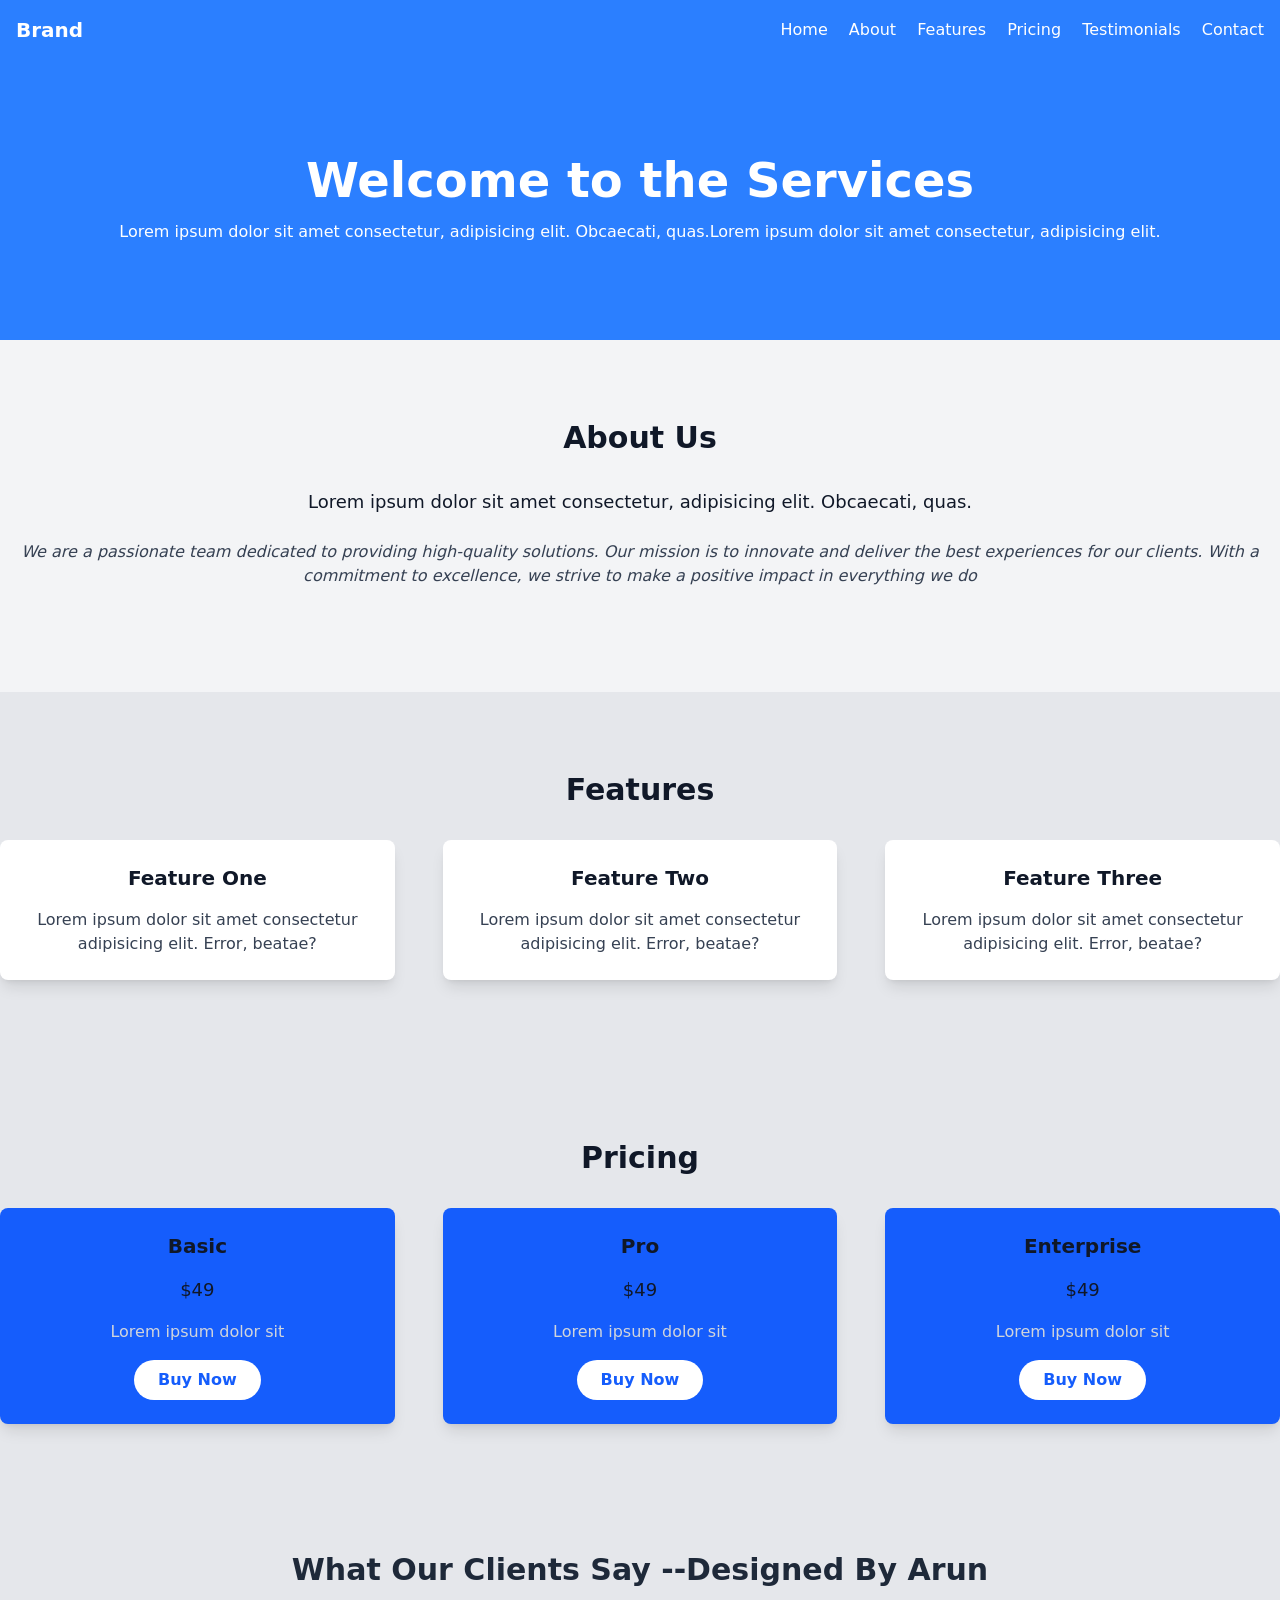
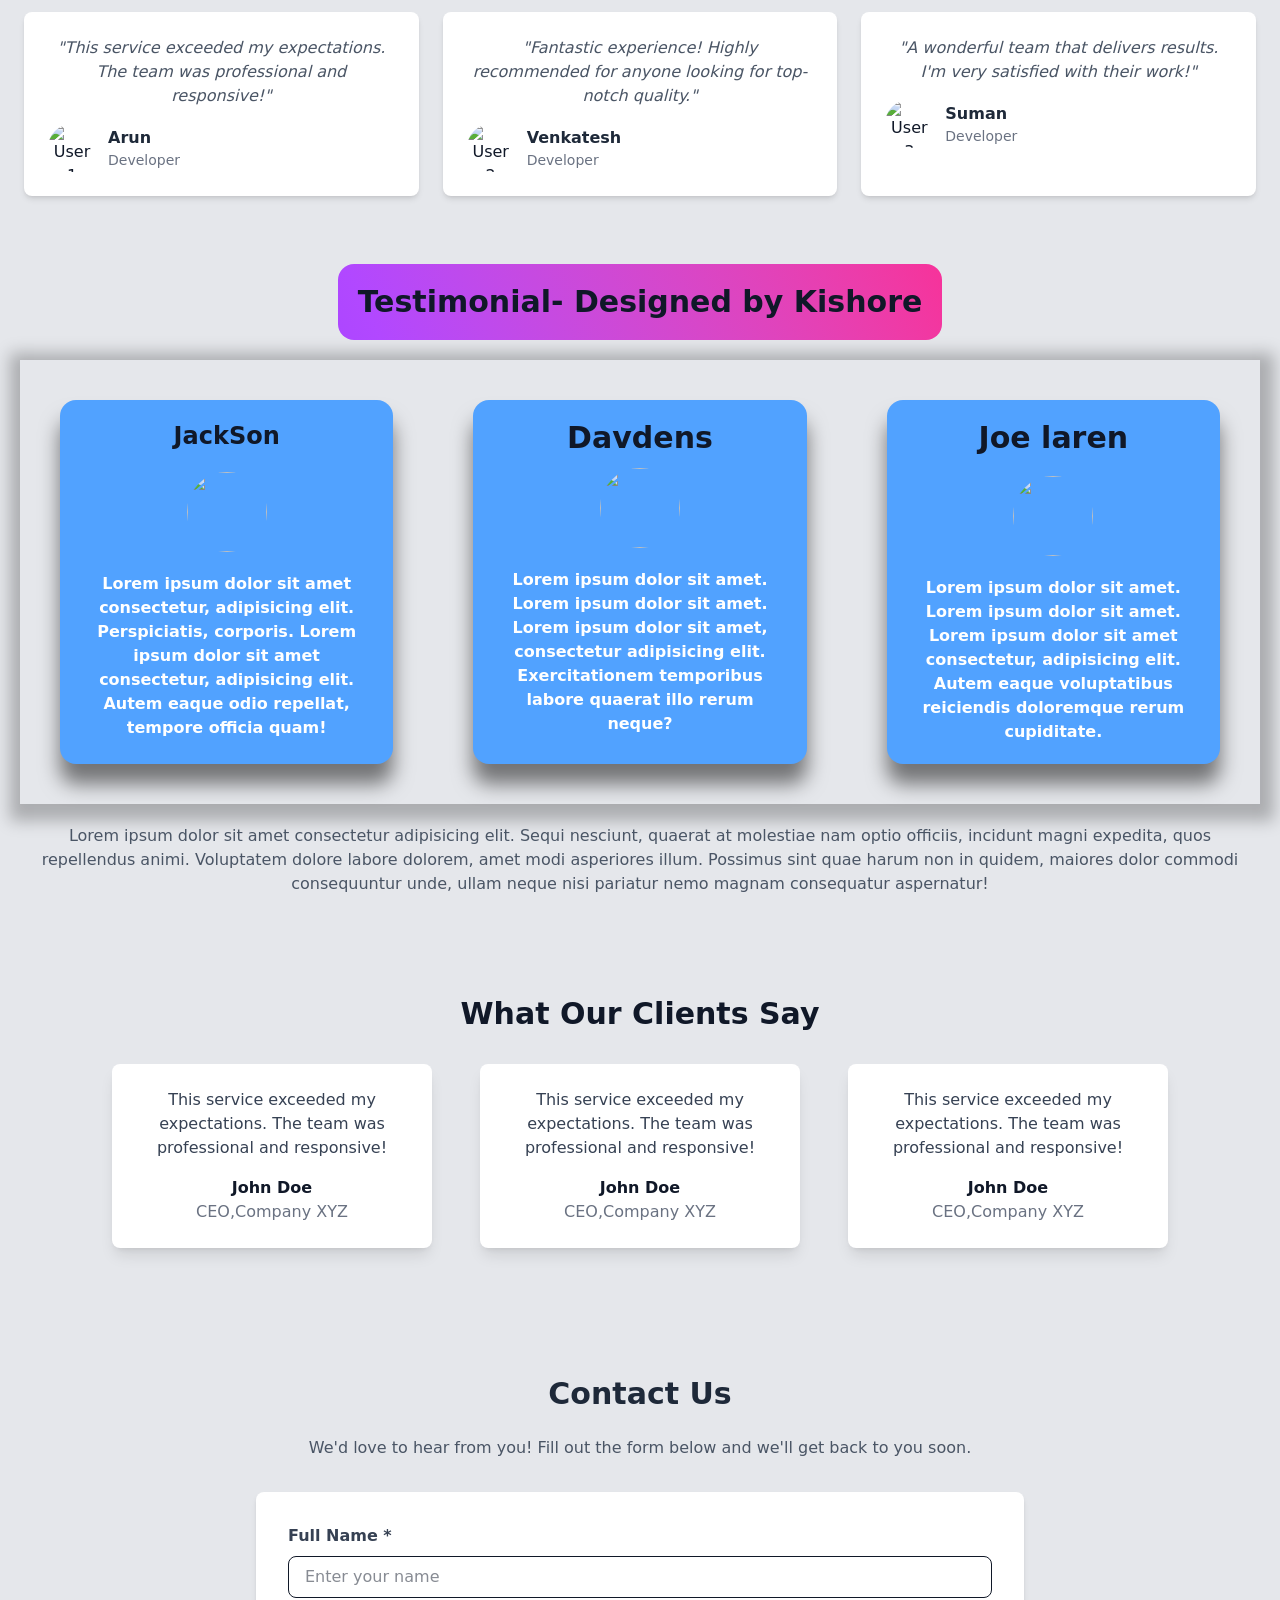
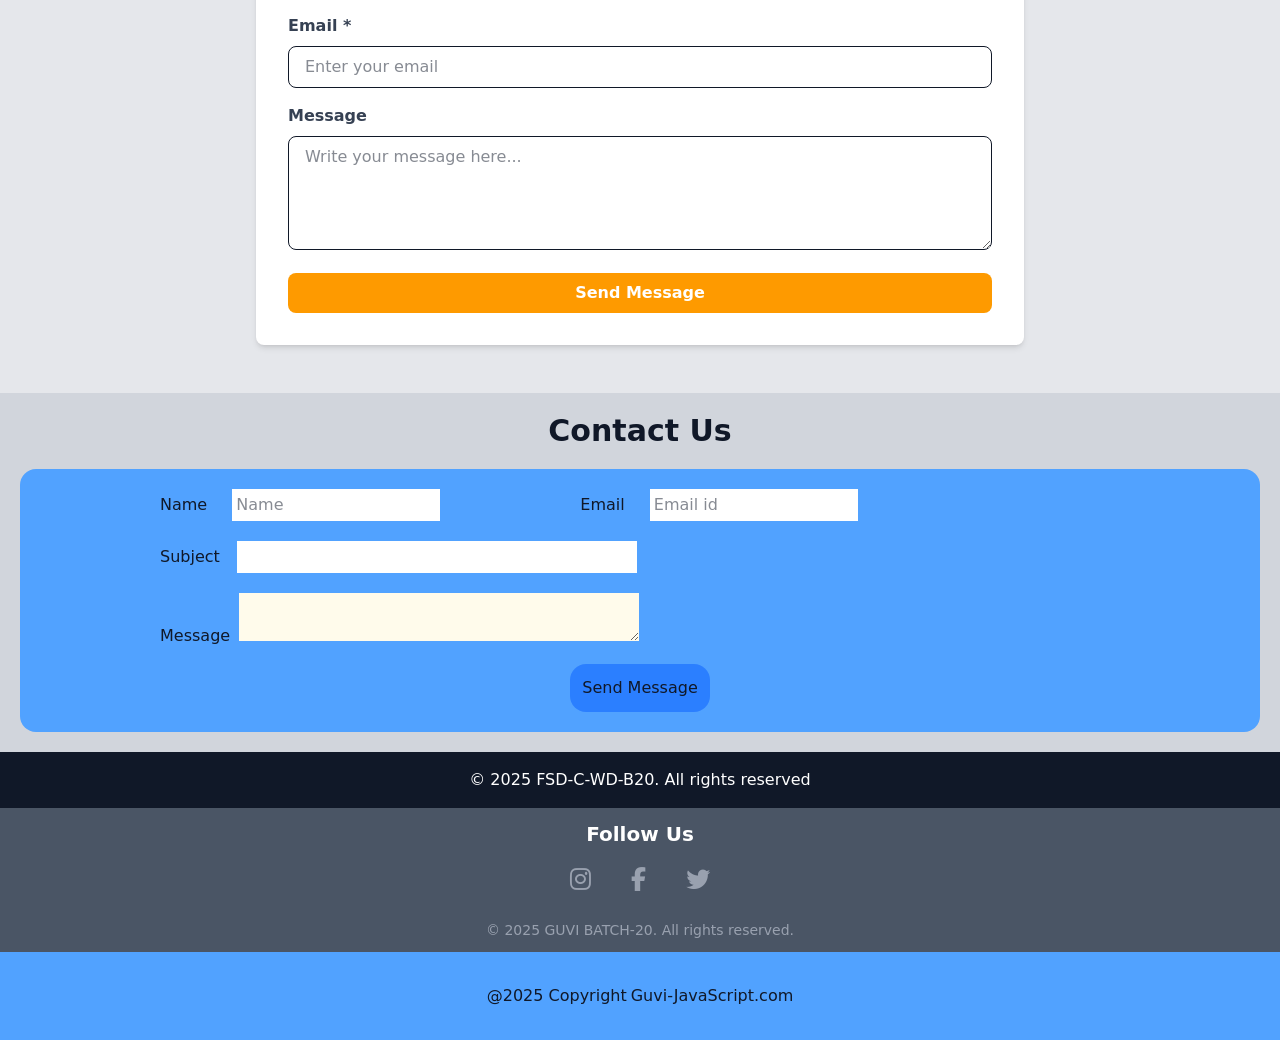
==== commit 0a2cbf52: "dom" ====
--- a/09Day/01TailwindIntro/src/index.html
+++ b/09Day/01TailwindIntro/src/index.html
@@ -3,6 +3,7 @@
 <head>
     <meta charset="UTF-8">
     <meta name="viewport" content="width=device-width, initial-scale=1.0">
+    <link rel="stylesheet" href="https://cdnjs.cloudflare.com/ajax/libs/font-awesome/6.7.2/css/all.min.css" integrity="sha512-Evv84Mr4kqVGRNSgIGL/F/aIDqQb7xQ2vcrdIwxfjThSH8CSR7PBEakCr51Ck+w+/U6swU2Im1vVX0SVk9ABhg==" crossorigin="anonymous" referrerpolicy="no-referrer" />
     <link href="./output.css" rel="stylesheet">
 
     <title>Tailwind-Landing Page</title>
@@ -189,7 +190,7 @@
         </div>      
     </section>
 
-    <!--  -->
+    <!--   -->
     <section id="testimonials" class="py-20 bg-gray-200">
         <div class="container mx-auto text-center">
             <h2 class="text-3xl font-semibold mb-8">What Our Clients Say</h2>
@@ -219,6 +220,7 @@
 
     </section>
 
+      <!-- Code by Arun  -->
     <div id="contact" class=" py-12 px-6">
         <h2 class="text-3xl font-bold text-gray-800 text-center mb-6">
           Contact Us
@@ -283,10 +285,67 @@
         </div>
     </div>
 
+    <!-- Code by Kishore  -->
+    <section id="contactus" class="bg-gray-300 p-5">
+        <div>
+          <div class="text-3xl font-bold mb-5 text-center">Contact Us</div>
+          <div class="bg-blue-400 p-5 rounded-2xl">
+            <div class="flex justify-start">
+          <div class="mx-30">Name <input type="text" class="bg-white p-1 mx-5" placeholder="Name"></div>
+          <div>Email <input type="email" class="bg-white p-1 mx-5" placeholder="Email id"></div></div>
+         
+         <div>
+          <div class="mt-5 mb-5 mx-30">Subject <input type="text" class="bg-white p-1 w-100 mx-3">
+          </div>
+          <div class="mx-30">
+          Message <textarea class="bg-amber-50 w-100 mx-1"></textarea>
+          </div>
+          
+          <div class="flex justify-around"><button class="bg-blue-500 p-3 mt-4 rounded-2xl">Send Message</button></div>
+          </div>
+        </div>
+        </div>
+    </section>
+
     <!-- footer section -->
      <footer class="bg-gray-900 text-white py-4 text-center">
         <p>&copy; 2025 FSD-C-WD-B20. All rights reserved</p>
      </footer>
+
+     <!-- footer by Arun -->
+     <footer class="bg-gray-600 text-white py-3">
+        <div class="max-w-6xl mx-auto px-6 text-center">
+          <h2 class="text-xl font-semibold">Follow Us</h2>
+
+          <div class="flex justify-center mt-4 gap-10">
+            <div class="text-gray-400 text-2xl cursor-pointer">
+              <i class="fab fa-instagram"></i>
+            </div>
+
+            <div class="text-gray-400 text-2xl cursor-pointer">
+              <i class="fab fa-facebook-f"></i>
+            </div>
+
+            <div class="text-gray-400 text-2xl cursor-pointer">
+              <i class="fab fa-twitter"></i>
+            </div>
+          </div>
+
+          <p class="text-gray-400 mt-6 text-sm">
+            © 2025 GUVI BATCH-20. All rights reserved.
+          </p>
+        </div>
+      </footer>
+
+     <!-- footer by  Kishore -->
+     <section>
+        <div>
+          <div class="bg-blue-400 justify-center flex p-3 gap-1">
+            <p class="py-5 text-center">@2025 Copyright</p> <p class="py-5 text-center">Guvi-JavaScript.com</p>
+          </div>
+        </div>
+      </section>
+     
 </body>
 </html>
 
--- a/09Day/01TailwindIntro/src/output.css
+++ b/09Day/01TailwindIntro/src/output.css
@@ -554,9 +554,21 @@
   .m-10 {
     margin: calc(var(--spacing) * 10);
   }
+  .mx-1 {
+    margin-inline: calc(var(--spacing) * 1);
+  }
+  .mx-3 {
+    margin-inline: calc(var(--spacing) * 3);
+  }
+  .mx-5 {
+    margin-inline: calc(var(--spacing) * 5);
+  }
   .mx-8 {
     margin-inline: calc(var(--spacing) * 8);
   }
+  .mx-30 {
+    margin-inline: calc(var(--spacing) * 30);
+  }
   .mx-auto {
     margin-inline: auto;
   }
@@ -571,6 +583,9 @@
   }
   .mt-5 {
     margin-top: calc(var(--spacing) * 5);
+  }
+  .mt-6 {
+    margin-top: calc(var(--spacing) * 6);
   }
   .mb-2 {
     margin-bottom: calc(var(--spacing) * 2);
@@ -621,12 +636,18 @@
     width: calc(var(--spacing) * 40);
     height: calc(var(--spacing) * 40);
   }
+  .h-12 {
+    height: calc(var(--spacing) * 12);
+  }
   .h-20 {
     height: calc(var(--spacing) * 20);
   }
   .h-23 {
     height: calc(var(--spacing) * 23);
   }
+  .h-24 {
+    height: calc(var(--spacing) * 24);
+  }
   .h-25 {
     height: calc(var(--spacing) * 25);
   }
@@ -642,12 +663,6 @@
   .h-100 {
     height: calc(var(--spacing) * 100);
   }
-  .h-12 {
-    height: calc(var(--spacing) * 12);
-  }
-  .h-24 {
-    height: calc(var(--spacing) * 24);
-  }
   .h-\[200px\] {
     height: 200px;
   }
@@ -678,6 +693,9 @@
   .w-96 {
     width: calc(var(--spacing) * 96);
   }
+  .w-100 {
+    width: calc(var(--spacing) * 100);
+  }
   .w-\[10\%\] {
     width: 10%;
   }
@@ -693,6 +711,9 @@
   .max-w-3xl {
     max-width: var(--container-3xl);
   }
+  .max-w-6xl {
+    max-width: var(--container-6xl);
+  }
   .max-w-xs {
     max-width: var(--container-xs);
   }
@@ -752,6 +773,9 @@
   }
   .gap-6 {
     gap: calc(var(--spacing) * 6);
+  }
+  .gap-10 {
+    gap: calc(var(--spacing) * 10);
   }
   .gap-12 {
     gap: calc(var(--spacing) * 12);
@@ -793,6 +817,9 @@
   .border-blue-900 {
     border-color: var(--color-blue-900);
   }
+  .bg-amber-50 {
+    background-color: var(--color-amber-50);
+  }
   .bg-amber-100 {
     background-color: var(--color-amber-100);
   }
@@ -826,8 +853,14 @@
   .bg-gray-200 {
     background-color: var(--color-gray-200);
   }
+  .bg-gray-300 {
+    background-color: var(--color-gray-300);
+  }
   .bg-gray-400 {
     background-color: var(--color-gray-400);
+  }
+  .bg-gray-600 {
+    background-color: var(--color-gray-600);
   }
   .bg-gray-900 {
     background-color: var(--color-gray-900);
@@ -877,6 +910,9 @@
   .p-1 {
     padding: calc(var(--spacing) * 1);
   }
+  .p-3 {
+    padding: calc(var(--spacing) * 3);
+  }
   .p-4 {
     padding: calc(var(--spacing) * 4);
   }
@@ -901,8 +937,14 @@
   .py-2 {
     padding-block: calc(var(--spacing) * 2);
   }
+  .py-3 {
+    padding-block: calc(var(--spacing) * 3);
+  }
   .py-4 {
     padding-block: calc(var(--spacing) * 4);
+  }
+  .py-5 {
+    padding-block: calc(var(--spacing) * 5);
   }
   .py-12 {
     padding-block: calc(var(--spacing) * 12);
@@ -967,6 +1009,9 @@
   }
   .text-gray-300 {
     color: var(--color-gray-300);
+  }
+  .text-gray-400 {
+    color: var(--color-gray-400);
   }
   .text-gray-500 {
     color: var(--color-gray-500);
